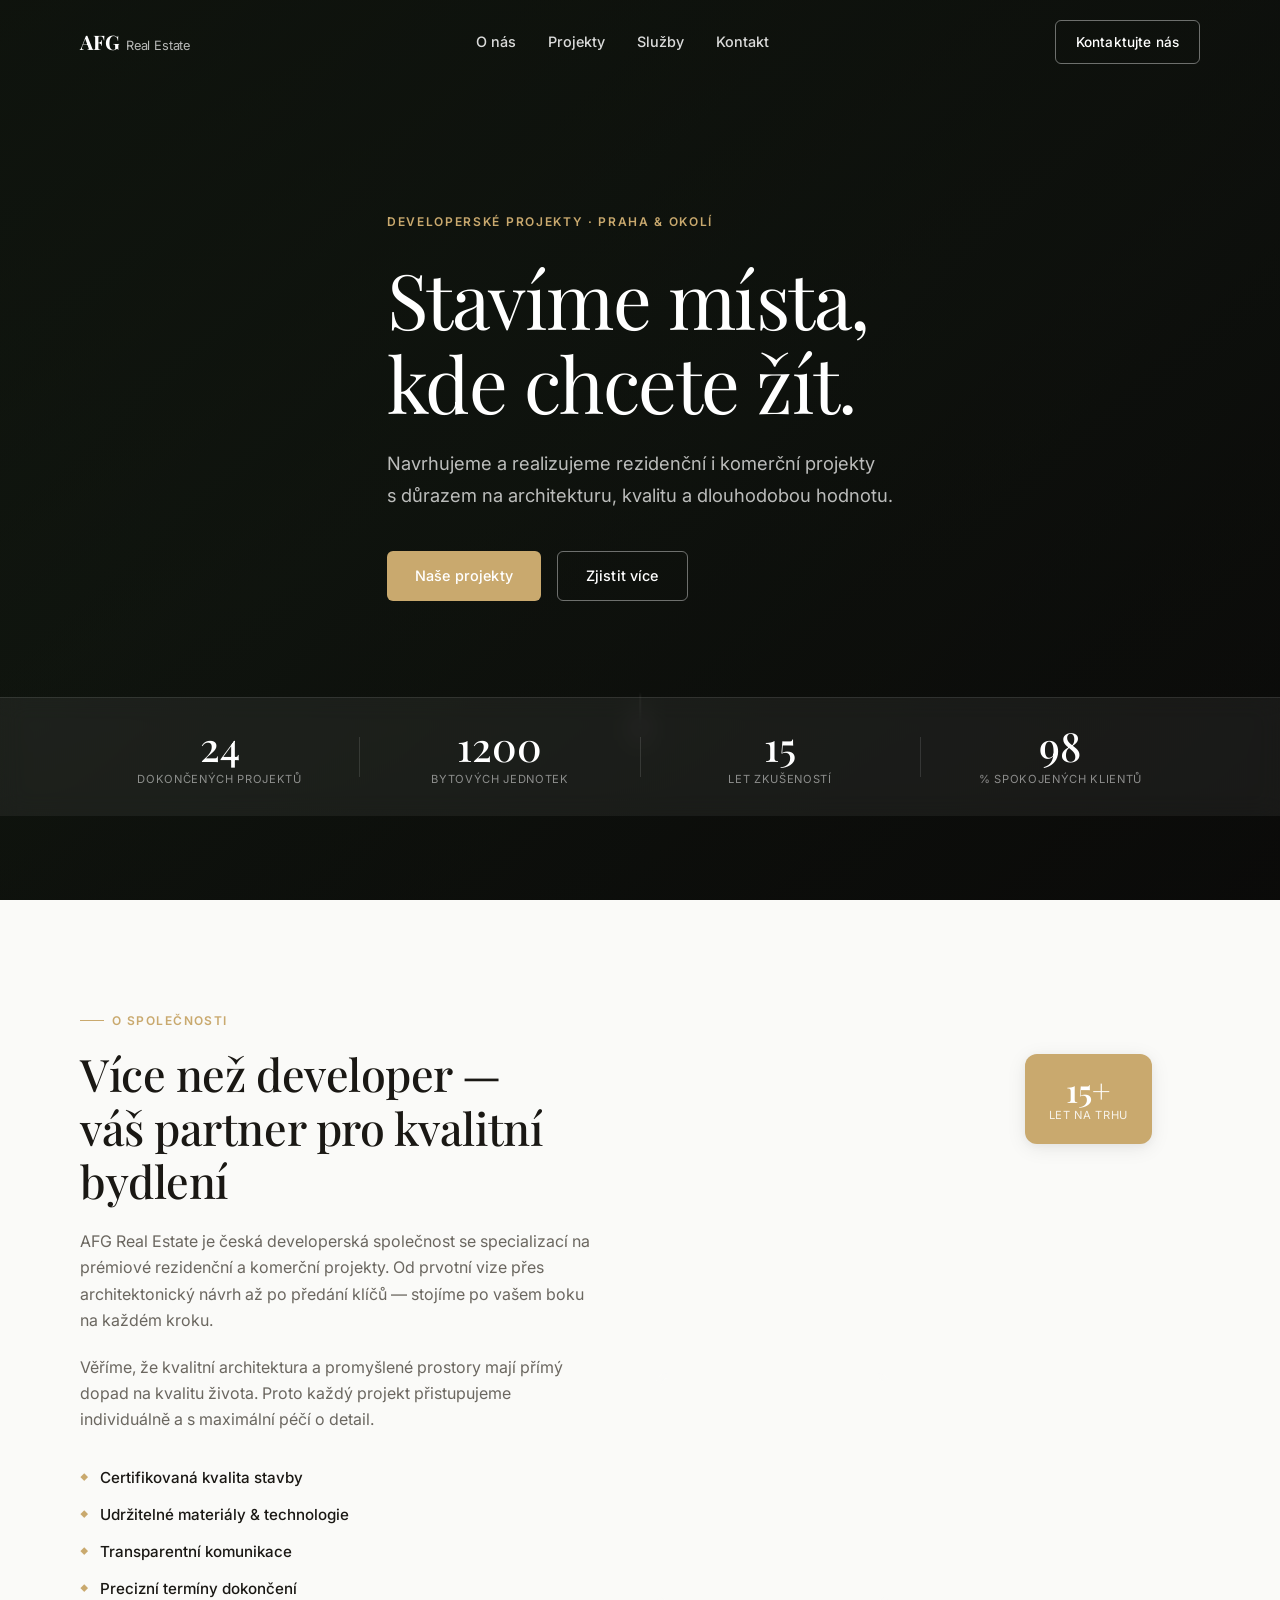
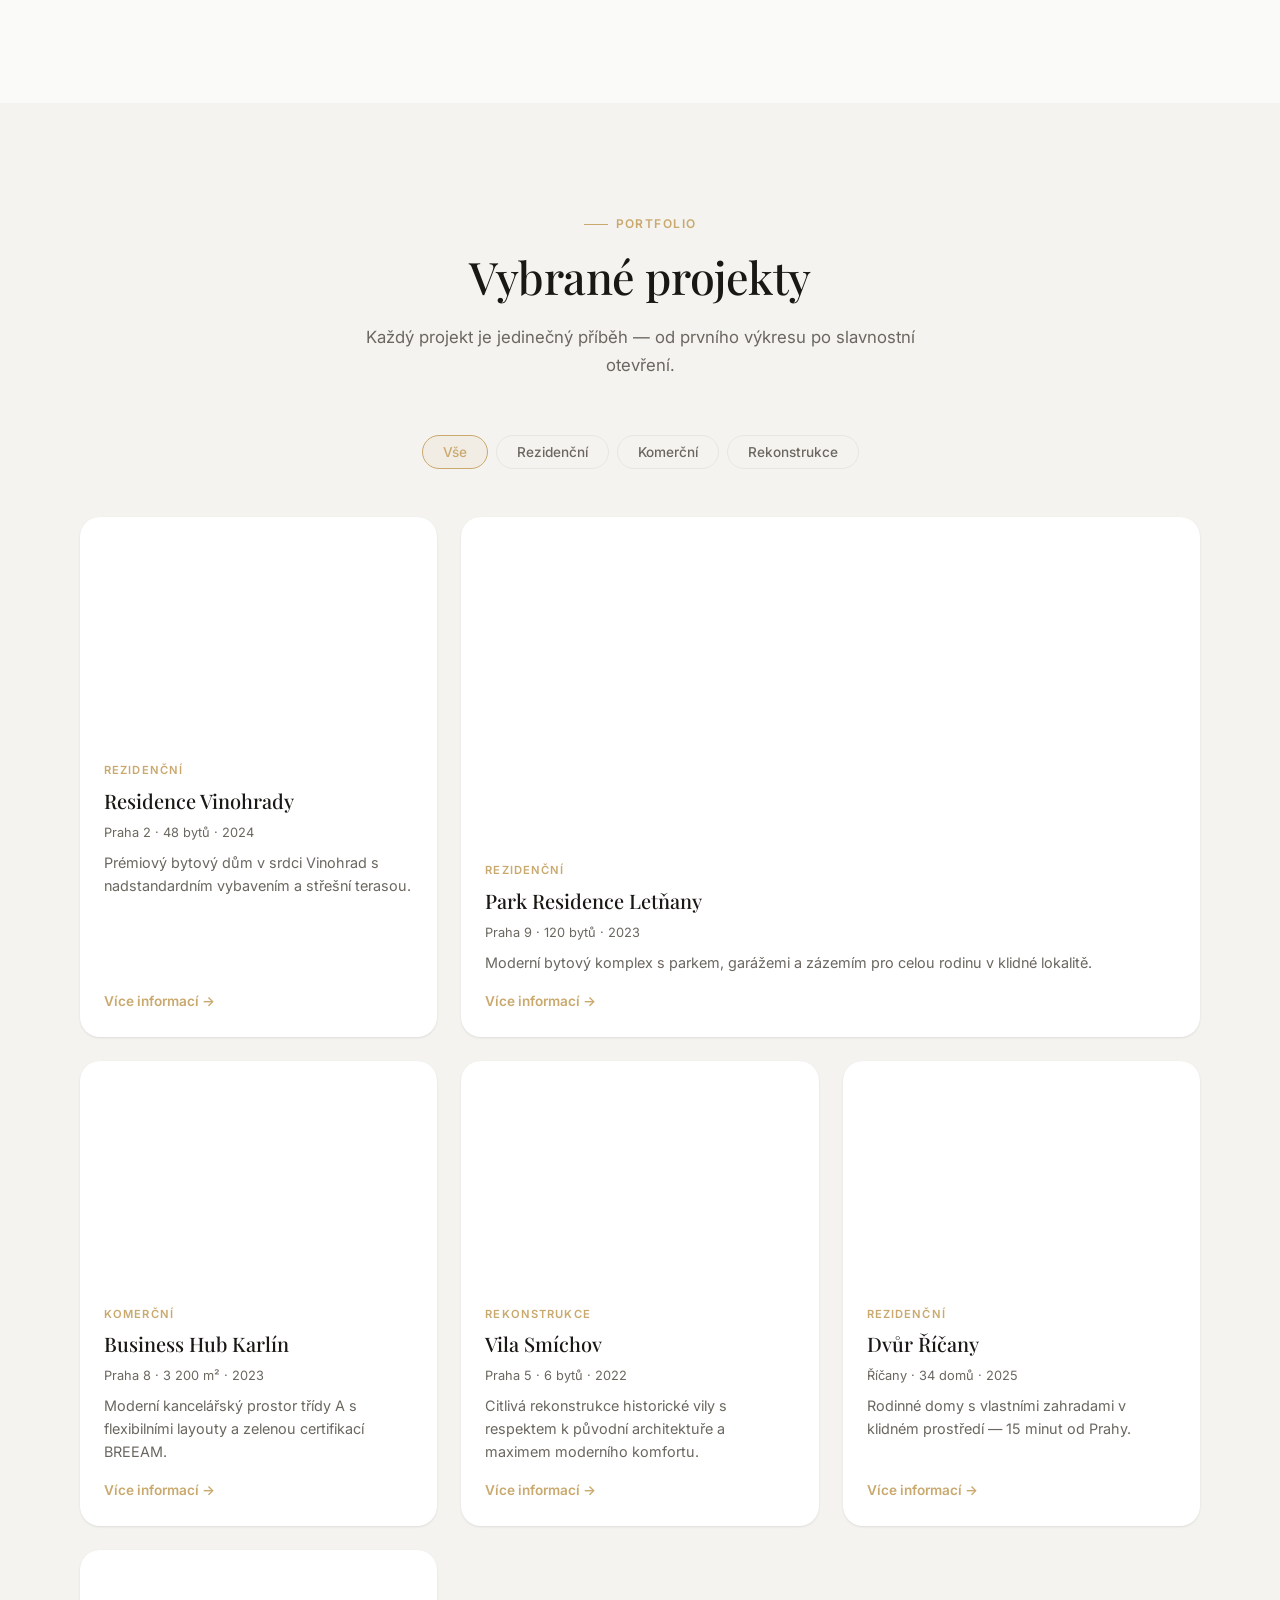
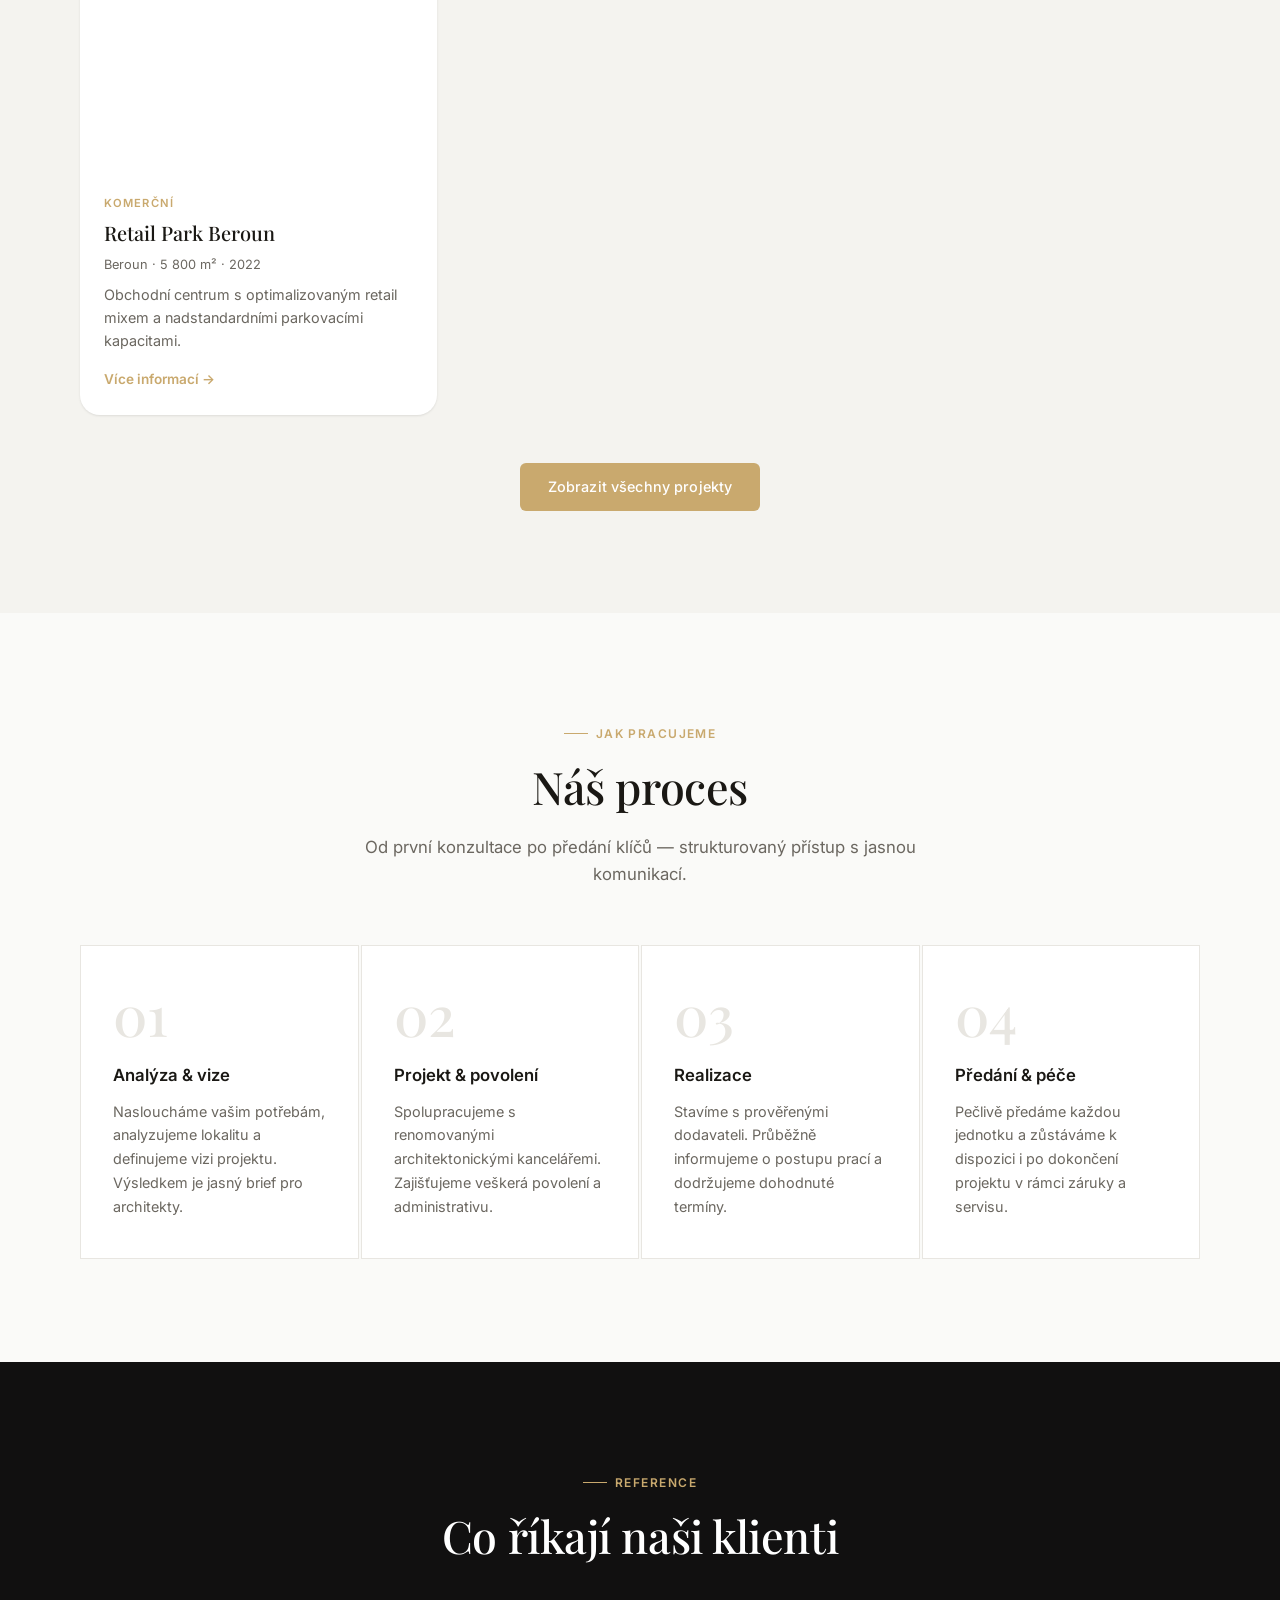
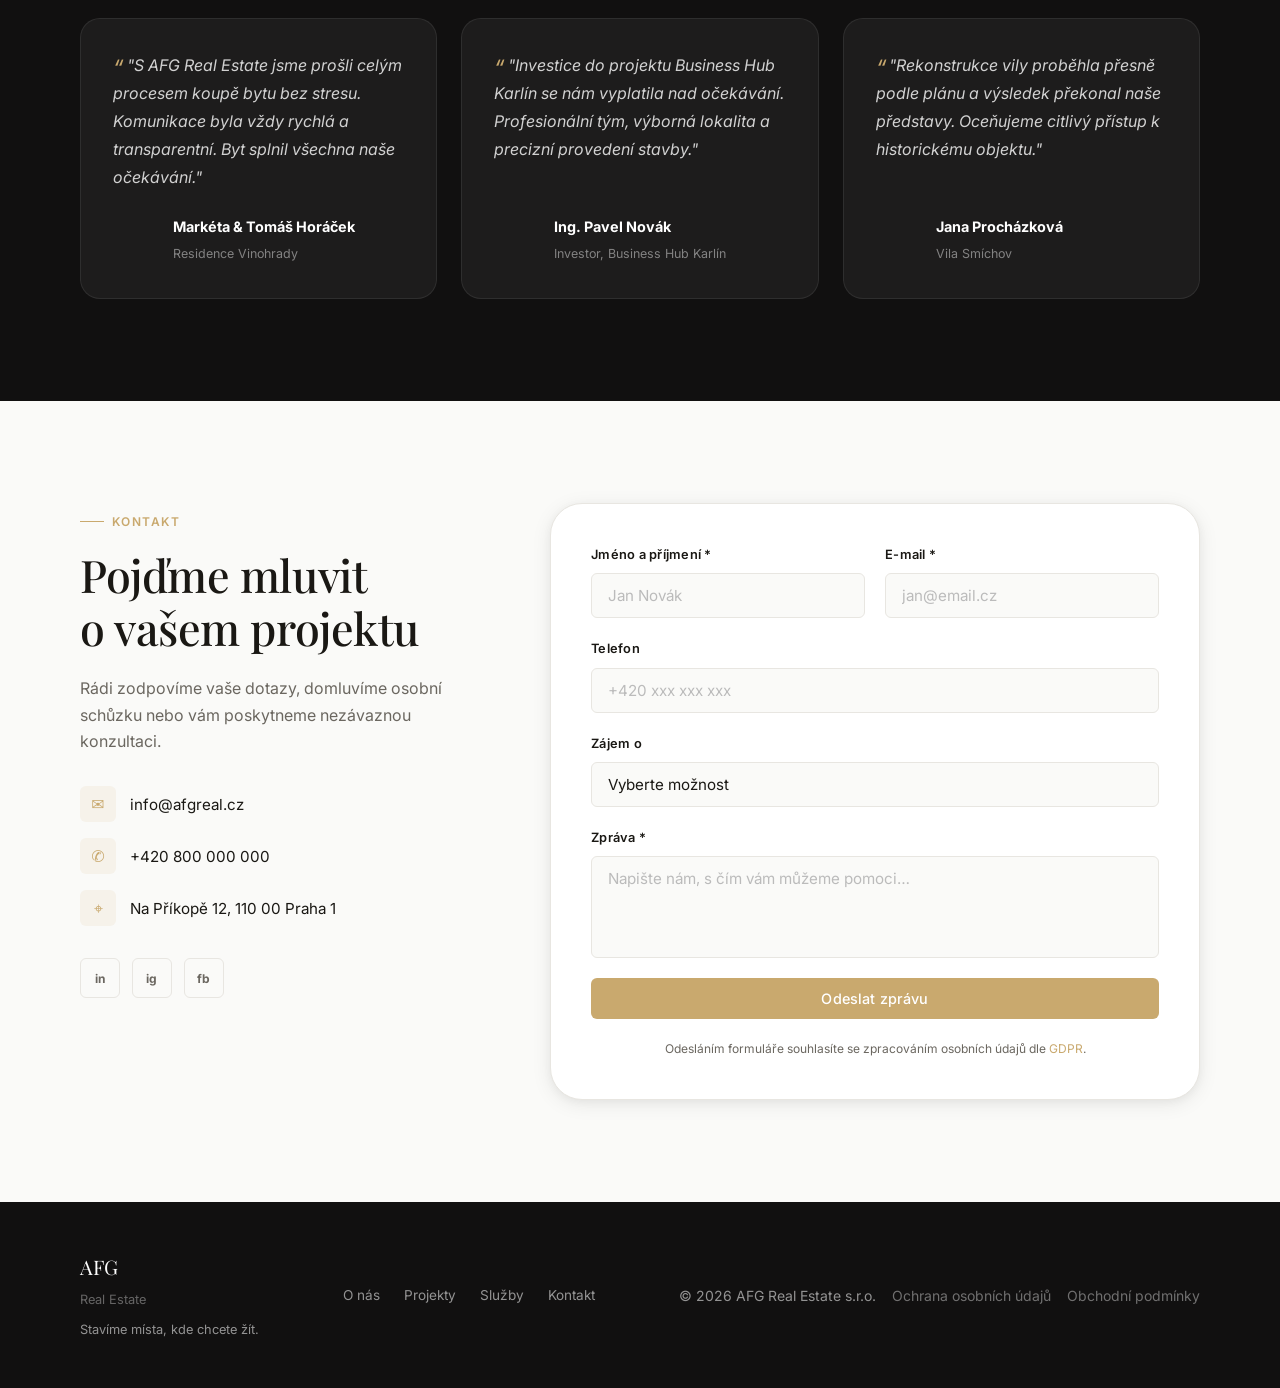
==== index.html @ 388d550c "feat: add modern one-page AFG Real Estate website Complete responsive one-page website with clean, a" ====
<!DOCTYPE html>
<html lang="cs">
<head>
  <meta charset="UTF-8" />
  <meta name="viewport" content="width=device-width, initial-scale=1.0" />
  <title>AFG Real Estate — Developerské projekty</title>
  <meta name="description" content="AFG Real Estate — moderní developerské projekty s důrazem na kvalitu, design a udržitelnost." />
  <link rel="preconnect" href="https://fonts.googleapis.com" />
  <link rel="preconnect" href="https://fonts.gstatic.com" crossorigin />
  <link href="https://fonts.googleapis.com/css2?family=Inter:wght@300;400;500;600;700&family=Playfair+Display:wght@400;500;600&display=swap" rel="stylesheet" />
  <link rel="stylesheet" href="style.css" />
</head>
<body>

  <!-- NAV -->
  <header class="nav" id="nav">
    <div class="container nav__inner">
      <a href="#" class="nav__logo">
        <span class="nav__logo-afg">AFG</span>
        <span class="nav__logo-re">Real Estate</span>
      </a>
      <nav class="nav__links" id="navLinks">
        <a href="#o-nas">O nás</a>
        <a href="#projekty">Projekty</a>
        <a href="#sluzby">Služby</a>
        <a href="#kontakt">Kontakt</a>
      </nav>
      <a href="#kontakt" class="btn btn--outline nav__cta">Kontaktujte nás</a>
      <button class="nav__burger" id="burger" aria-label="Menu">
        <span></span><span></span><span></span>
      </button>
    </div>
  </header>

  <!-- HERO -->
  <section class="hero" id="hero">
    <div class="hero__bg">
      <div class="hero__overlay"></div>
    </div>
    <div class="container hero__content">
      <p class="hero__eyebrow reveal">Developerské projekty · Praha &amp; okolí</p>
      <h1 class="hero__title reveal">
        Stavíme místa,<br />
        kde chcete žít.
      </h1>
      <p class="hero__sub reveal">
        Navrhujeme a realizujeme rezidenční i komerční projekty<br class="hide-mob" />
        s důrazem na architekturu, kvalitu a dlouhodobou hodnotu.
      </p>
      <div class="hero__actions reveal">
        <a href="#projekty" class="btn btn--primary">Naše projekty</a>
        <a href="#o-nas" class="btn btn--ghost">Zjistit více</a>
      </div>
    </div>
    <div class="hero__scroll" aria-hidden="true">
      <span></span>
    </div>
    <div class="hero__stats">
      <div class="container hero__stats-row">
        <div class="stat">
          <span class="stat__num" data-target="24">0</span>
          <span class="stat__label">Dokončených projektů</span>
        </div>
        <div class="stat__divider"></div>
        <div class="stat">
          <span class="stat__num" data-target="1200">0</span>
          <span class="stat__label">Bytových jednotek</span>
        </div>
        <div class="stat__divider"></div>
        <div class="stat">
          <span class="stat__num" data-target="15">0</span>
          <span class="stat__label">Let zkušeností</span>
        </div>
        <div class="stat__divider"></div>
        <div class="stat">
          <span class="stat__num" data-target="98">0</span>
          <span class="stat__label">% spokojených klientů</span>
        </div>
      </div>
    </div>
  </section>

  <!-- O NÁS -->
  <section class="section" id="o-nas">
    <div class="container about">
      <div class="about__text">
        <p class="section__eyebrow reveal">O společnosti</p>
        <h2 class="section__title reveal">Více než developer —<br />váš partner pro kvalitní bydlení</h2>
        <p class="section__body reveal">
          AFG Real Estate je česká developerská společnost se specializací na prémiové rezidenční a komerční projekty. Od prvotní vize přes architektonický návrh až po předání klíčů — stojíme po vašem boku na každém kroku.
        </p>
        <p class="section__body reveal">
          Věříme, že kvalitní architektura a promyšlené prostory mají přímý dopad na kvalitu života. Proto každý projekt přistupujeme individuálně a s maximální péčí o detail.
        </p>
        <ul class="about__pillars reveal">
          <li><span class="pillar__icon">◆</span> Certifikovaná kvalita stavby</li>
          <li><span class="pillar__icon">◆</span> Udržitelné materiály &amp; technologie</li>
          <li><span class="pillar__icon">◆</span> Transparentní komunikace</li>
          <li><span class="pillar__icon">◆</span> Precizní termíny dokončení</li>
        </ul>
      </div>
      <div class="about__visual reveal">
        <div class="about__img-wrap">
          <div class="about__img about__img--main"></div>
          <div class="about__img about__img--accent"></div>
          <div class="about__badge">
            <span class="about__badge-num">15+</span>
            <span class="about__badge-text">let na trhu</span>
          </div>
        </div>
      </div>
    </div>
  </section>

  <!-- PROJEKTY -->
  <section class="section section--alt" id="projekty">
    <div class="container">
      <div class="section__head">
        <p class="section__eyebrow reveal">Portfolio</p>
        <h2 class="section__title reveal">Vybrané projekty</h2>
        <p class="section__intro reveal">Každý projekt je jedinečný příběh — od prvního výkresu po slavnostní otevření.</p>
      </div>

      <div class="projects__filter reveal">
        <button class="filter__btn filter__btn--active" data-filter="all">Vše</button>
        <button class="filter__btn" data-filter="rezidenční">Rezidenční</button>
        <button class="filter__btn" data-filter="komerční">Komerční</button>
        <button class="filter__btn" data-filter="rekonstrukce">Rekonstrukce</button>
      </div>

      <div class="projects__grid">

        <article class="project-card reveal" data-category="rezidenční">
          <div class="project-card__img project-card__img--1"></div>
          <div class="project-card__body">
            <span class="project-card__tag">Rezidenční</span>
            <h3 class="project-card__title">Residence Vinohrady</h3>
            <p class="project-card__meta">Praha 2 · 48 bytů · 2024</p>
            <p class="project-card__desc">Prémiový bytový dům v srdci Vinohrad s nadstandardním vybavením a střešní terasou.</p>
            <a href="#kontakt" class="project-card__link">Více informací →</a>
          </div>
        </article>

        <article class="project-card project-card--featured reveal" data-category="rezidenční">
          <div class="project-card__img project-card__img--2"></div>
          <div class="project-card__body">
            <span class="project-card__tag">Rezidenční</span>
            <h3 class="project-card__title">Park Residence Letňany</h3>
            <p class="project-card__meta">Praha 9 · 120 bytů · 2023</p>
            <p class="project-card__desc">Moderní bytový komplex s parkem, garážemi a zázemím pro celou rodinu v klidné lokalitě.</p>
            <a href="#kontakt" class="project-card__link">Více informací →</a>
          </div>
        </article>

        <article class="project-card reveal" data-category="komerční">
          <div class="project-card__img project-card__img--3"></div>
          <div class="project-card__body">
            <span class="project-card__tag">Komerční</span>
            <h3 class="project-card__title">Business Hub Karlín</h3>
            <p class="project-card__meta">Praha 8 · 3 200 m² · 2023</p>
            <p class="project-card__desc">Moderní kancelářský prostor třídy A s flexibilními layouty a zelenou certifikací BREEAM.</p>
            <a href="#kontakt" class="project-card__link">Více informací →</a>
          </div>
        </article>

        <article class="project-card reveal" data-category="rekonstrukce">
          <div class="project-card__img project-card__img--4"></div>
          <div class="project-card__body">
            <span class="project-card__tag">Rekonstrukce</span>
            <h3 class="project-card__title">Vila Smíchov</h3>
            <p class="project-card__meta">Praha 5 · 6 bytů · 2022</p>
            <p class="project-card__desc">Citlivá rekonstrukce historické vily s respektem k původní architektuře a maximem moderního komfortu.</p>
            <a href="#kontakt" class="project-card__link">Více informací →</a>
          </div>
        </article>

        <article class="project-card reveal" data-category="rezidenční">
          <div class="project-card__img project-card__img--5"></div>
          <div class="project-card__body">
            <span class="project-card__tag">Rezidenční</span>
            <h3 class="project-card__title">Dvůr Říčany</h3>
            <p class="project-card__meta">Říčany · 34 domů · 2025</p>
            <p class="project-card__desc">Rodinné domy s vlastními zahradami v klidném prostředí — 15 minut od Prahy.</p>
            <a href="#kontakt" class="project-card__link">Více informací →</a>
          </div>
        </article>

        <article class="project-card reveal" data-category="komerční">
          <div class="project-card__img project-card__img--6"></div>
          <div class="project-card__body">
            <span class="project-card__tag">Komerční</span>
            <h3 class="project-card__title">Retail Park Beroun</h3>
            <p class="project-card__meta">Beroun · 5 800 m² · 2022</p>
            <p class="project-card__desc">Obchodní centrum s optimalizovaným retail mixem a nadstandardními parkovacími kapacitami.</p>
            <a href="#kontakt" class="project-card__link">Více informací →</a>
          </div>
        </article>

      </div>

      <div class="projects__cta reveal">
        <a href="#kontakt" class="btn btn--primary">Zobrazit všechny projekty</a>
      </div>
    </div>
  </section>

  <!-- PROCES -->
  <section class="section" id="sluzby">
    <div class="container">
      <div class="section__head">
        <p class="section__eyebrow reveal">Jak pracujeme</p>
        <h2 class="section__title reveal">Náš proces</h2>
        <p class="section__intro reveal">Od první konzultace po předání klíčů — strukturovaný přístup s jasnou komunikací.</p>
      </div>

      <div class="process">
        <div class="process__item reveal">
          <div class="process__num">01</div>
          <div class="process__body">
            <h3>Analýza &amp; vize</h3>
            <p>Nasloucháme vašim potřebám, analyzujeme lokalitu a definujeme vizi projektu. Výsledkem je jasný brief pro architekty.</p>
          </div>
        </div>
        <div class="process__item reveal">
          <div class="process__num">02</div>
          <div class="process__body">
            <h3>Projekt &amp; povolení</h3>
            <p>Spolupracujeme s renomovanými architektonickými kancelářemi. Zajišťujeme veškerá povolení a administrativu.</p>
          </div>
        </div>
        <div class="process__item reveal">
          <div class="process__num">03</div>
          <div class="process__body">
            <h3>Realizace</h3>
            <p>Stavíme s prověřenými dodavateli. Průběžně informujeme o postupu prací a dodržujeme dohodnuté termíny.</p>
          </div>
        </div>
        <div class="process__item reveal">
          <div class="process__num">04</div>
          <div class="process__body">
            <h3>Předání &amp; péče</h3>
            <p>Pečlivě předáme každou jednotku a zůstáváme k dispozici i po dokončení projektu v rámci záruky a servisu.</p>
          </div>
        </div>
      </div>
    </div>
  </section>

  <!-- TESTIMONIALS -->
  <section class="section section--dark">
    <div class="container">
      <div class="section__head">
        <p class="section__eyebrow reveal">Reference</p>
        <h2 class="section__title reveal" style="color:#fff;">Co říkají naši klienti</h2>
      </div>
      <div class="testimonials">
        <blockquote class="testimonial reveal">
          <p class="testimonial__text">"S AFG Real Estate jsme prošli celým procesem koupě bytu bez stresu. Komunikace byla vždy rychlá a transparentní. Byt splnil všechna naše očekávání."</p>
          <footer class="testimonial__author">
            <div class="testimonial__avatar testimonial__avatar--1"></div>
            <div>
              <strong>Markéta &amp; Tomáš Horáček</strong>
              <span>Residence Vinohrady</span>
            </div>
          </footer>
        </blockquote>
        <blockquote class="testimonial reveal">
          <p class="testimonial__text">"Investice do projektu Business Hub Karlín se nám vyplatila nad očekávání. Profesionální tým, výborná lokalita a precizní provedení stavby."</p>
          <footer class="testimonial__author">
            <div class="testimonial__avatar testimonial__avatar--2"></div>
            <div>
              <strong>Ing. Pavel Novák</strong>
              <span>Investor, Business Hub Karlín</span>
            </div>
          </footer>
        </blockquote>
        <blockquote class="testimonial reveal">
          <p class="testimonial__text">"Rekonstrukce vily proběhla přesně podle plánu a výsledek překonal naše představy. Oceňujeme citlivý přístup k historickému objektu."</p>
          <footer class="testimonial__author">
            <div class="testimonial__avatar testimonial__avatar--3"></div>
            <div>
              <strong>Jana Procházková</strong>
              <span>Vila Smíchov</span>
            </div>
          </footer>
        </blockquote>
      </div>
    </div>
  </section>

  <!-- KONTAKT -->
  <section class="section" id="kontakt">
    <div class="container contact">
      <div class="contact__info reveal">
        <p class="section__eyebrow">Kontakt</p>
        <h2 class="section__title">Pojďme mluvit<br />o vašem projektu</h2>
        <p class="section__body">Rádi zodpovíme vaše dotazy, domluvíme osobní schůzku nebo vám poskytneme nezávaznou konzultaci.</p>
        <ul class="contact__list">
          <li>
            <span class="contact__icon">✉</span>
            <a href="mailto:info@afgreal.cz">info@afgreal.cz</a>
          </li>
          <li>
            <span class="contact__icon">✆</span>
            <a href="tel:+420800000000">+420 800 000 000</a>
          </li>
          <li>
            <span class="contact__icon">⌖</span>
            <span>Na Příkopě 12, 110 00 Praha 1</span>
          </li>
        </ul>
        <div class="contact__social">
          <a href="#" aria-label="LinkedIn" class="social__btn">in</a>
          <a href="#" aria-label="Instagram" class="social__btn">ig</a>
          <a href="#" aria-label="Facebook" class="social__btn">fb</a>
        </div>
      </div>

      <form class="contact__form reveal" id="contactForm" novalidate>
        <div class="form__row">
          <div class="form__group">
            <label for="name">Jméno a příjmení *</label>
            <input type="text" id="name" name="name" placeholder="Jan Novák" required />
          </div>
          <div class="form__group">
            <label for="email">E-mail *</label>
            <input type="email" id="email" name="email" placeholder="jan@email.cz" required />
          </div>
        </div>
        <div class="form__group">
          <label for="phone">Telefon</label>
          <input type="tel" id="phone" name="phone" placeholder="+420 xxx xxx xxx" />
        </div>
        <div class="form__group">
          <label for="interest">Zájem o</label>
          <select id="interest" name="interest">
            <option value="">Vyberte možnost</option>
            <option>Koupě bytu / domu</option>
            <option>Komerční prostory</option>
            <option>Investice</option>
            <option>Spolupráce / podnět</option>
          </select>
        </div>
        <div class="form__group">
          <label for="message">Zpráva *</label>
          <textarea id="message" name="message" rows="4" placeholder="Napište nám, s čím vám můžeme pomoci…" required></textarea>
        </div>
        <button type="submit" class="btn btn--primary btn--full">Odeslat zprávu</button>
        <p class="form__note">Odesláním formuláře souhlasíte se zpracováním osobních údajů dle <a href="#">GDPR</a>.</p>
        <div class="form__success" id="formSuccess" hidden>
          ✓ Děkujeme! Ozveme se vám do 24 hodin.
        </div>
      </form>
    </div>
  </section>

  <!-- FOOTER -->
  <footer class="footer">
    <div class="container footer__inner">
      <div class="footer__brand">
        <span class="nav__logo-afg">AFG</span>
        <span class="nav__logo-re">Real Estate</span>
        <p>Stavíme místa, kde chcete žít.</p>
      </div>
      <nav class="footer__nav">
        <a href="#o-nas">O nás</a>
        <a href="#projekty">Projekty</a>
        <a href="#sluzby">Služby</a>
        <a href="#kontakt">Kontakt</a>
      </nav>
      <div class="footer__legal">
        <span>© 2026 AFG Real Estate s.r.o.</span>
        <a href="#">Ochrana osobních údajů</a>
        <a href="#">Obchodní podmínky</a>
      </div>
    </div>
  </footer>

  <a href="#" class="back-to-top" id="backToTop" aria-label="Zpět nahoru">↑</a>

  <script src="main.js"></script>
</body>
</html>
---- style.css ----
/* ==========================================
   AFG Real Estate — Design System
   ========================================== */

:root {
  --c-bg: #FAFAF8;
  --c-surface: #FFFFFF;
  --c-border: #E8E6E1;
  --c-text: #1A1814;
  --c-muted: #6B6760;
  --c-accent: #C9A96E;
  --c-accent-dark: #A8874E;
  --c-dark: #111010;
  --c-dark-surface: #1C1B19;

  --font-sans: 'Inter', system-ui, sans-serif;
  --font-serif: 'Playfair Display', Georgia, serif;

  --radius-sm: 6px;
  --radius-md: 12px;
  --radius-lg: 20px;
  --radius-xl: 32px;

  --shadow-sm: 0 1px 3px rgba(0,0,0,.06), 0 1px 2px rgba(0,0,0,.04);
  --shadow-md: 0 4px 20px rgba(0,0,0,.08), 0 2px 8px rgba(0,0,0,.04);
  --shadow-lg: 0 12px 48px rgba(0,0,0,.12);

  --transition: 0.3s cubic-bezier(.4,0,.2,1);

  --max-w: 1200px;
  --gutter: clamp(1.25rem, 5vw, 2.5rem);
}

/* RESET */
*, *::before, *::after { box-sizing: border-box; margin: 0; padding: 0; }
html { scroll-behavior: smooth; font-size: 16px; }
body {
  font-family: var(--font-sans);
  background: var(--c-bg);
  color: var(--c-text);
  line-height: 1.65;
  -webkit-font-smoothing: antialiased;
  overflow-x: hidden;
}
img { display: block; max-width: 100%; }
a { color: inherit; text-decoration: none; }
button { font-family: inherit; cursor: pointer; border: none; background: none; }

/* UTILS */
.container {
  max-width: var(--max-w);
  margin-inline: auto;
  padding-inline: var(--gutter);
}
.hide-mob { display: none; }
@media (min-width: 768px) { .hide-mob { display: inline; } }

/* ==========================================
   TYPOGRAPHY
   ========================================== */
.section__eyebrow {
  display: inline-flex;
  align-items: center;
  gap: .5rem;
  font-size: .75rem;
  font-weight: 600;
  letter-spacing: .12em;
  text-transform: uppercase;
  color: var(--c-accent);
  margin-bottom: 1rem;
}
.section__eyebrow::before {
  content: '';
  display: block;
  width: 24px;
  height: 1px;
  background: var(--c-accent);
}

.section__title {
  font-family: var(--font-serif);
  font-size: clamp(1.8rem, 4vw, 2.8rem);
  font-weight: 500;
  line-height: 1.2;
  letter-spacing: -.01em;
  color: var(--c-text);
  margin-bottom: 1.25rem;
}

.section__intro {
  font-size: 1.05rem;
  color: var(--c-muted);
  max-width: 52ch;
  margin-bottom: 2.5rem;
}

.section__body {
  font-size: 1rem;
  color: var(--c-muted);
  max-width: 54ch;
  margin-bottom: 1.25rem;
}

/* ==========================================
   BUTTONS
   ========================================== */
.btn {
  display: inline-flex;
  align-items: center;
  gap: .5rem;
  padding: .75rem 1.75rem;
  border-radius: var(--radius-sm);
  font-size: .9rem;
  font-weight: 500;
  letter-spacing: .01em;
  transition: all var(--transition);
  white-space: nowrap;
}
.btn--primary {
  background: var(--c-accent);
  color: #fff;
}
.btn--primary:hover {
  background: var(--c-accent-dark);
  transform: translateY(-1px);
  box-shadow: 0 8px 24px rgba(201,169,110,.35);
}
.btn--outline {
  border: 1.5px solid var(--c-text);
  color: var(--c-text);
}
.btn--outline:hover {
  background: var(--c-text);
  color: #fff;
}
.btn--ghost {
  color: #fff;
  border: 1.5px solid rgba(255,255,255,.4);
}
.btn--ghost:hover {
  border-color: #fff;
  background: rgba(255,255,255,.1);
}
.btn--full { width: 100%; justify-content: center; }

/* ==========================================
   NAV
   ========================================== */
.nav {
  position: fixed;
  top: 0;
  width: 100%;
  z-index: 100;
  padding-block: 1.25rem;
  transition: background var(--transition), box-shadow var(--transition), padding var(--transition);
}
.nav.scrolled {
  background: rgba(255,255,255,.95);
  backdrop-filter: blur(12px);
  box-shadow: var(--shadow-sm);
  padding-block: .85rem;
}
.nav__inner {
  display: flex;
  align-items: center;
  gap: 2rem;
}
.nav__logo {
  display: flex;
  align-items: baseline;
  gap: .4rem;
  font-weight: 700;
  font-size: 1.05rem;
  letter-spacing: -.01em;
  color: #fff;
  transition: color var(--transition);
}
.nav.scrolled .nav__logo { color: var(--c-text); }
.nav__logo-afg { font-family: var(--font-serif); font-size: 1.25rem; }
.nav__logo-re { font-size: .8rem; font-weight: 400; opacity: .7; }

.nav__links {
  display: none;
  gap: 2rem;
  margin-left: auto;
}
.nav__links a {
  font-size: .9rem;
  font-weight: 500;
  color: rgba(255,255,255,.85);
  transition: color var(--transition);
  position: relative;
}
.nav__links a::after {
  content: '';
  position: absolute;
  bottom: -3px;
  left: 0;
  width: 0;
  height: 1.5px;
  background: var(--c-accent);
  transition: width var(--transition);
}
.nav__links a:hover::after { width: 100%; }
.nav__links a:hover { color: #fff; }
.nav.scrolled .nav__links a { color: var(--c-muted); }
.nav.scrolled .nav__links a:hover { color: var(--c-text); }

.nav__cta {
  margin-left: auto;
  font-size: .85rem;
  padding: .6rem 1.25rem;
  color: #fff;
  border: 1.5px solid rgba(255,255,255,.4);
}
.nav.scrolled .nav__cta {
  color: var(--c-text);
  border-color: var(--c-border);
}
.nav.scrolled .nav__cta:hover {
  background: var(--c-text);
  color: #fff;
  border-color: var(--c-text);
}

.nav__burger {
  display: flex;
  flex-direction: column;
  gap: 5px;
  padding: .4rem;
  margin-left: auto;
}
.nav__burger span {
  display: block;
  width: 22px;
  height: 2px;
  background: #fff;
  border-radius: 2px;
  transition: all var(--transition);
}
.nav.scrolled .nav__burger span { background: var(--c-text); }
.nav__burger.open span:nth-child(1) { transform: translateY(7px) rotate(45deg); }
.nav__burger.open span:nth-child(2) { opacity: 0; }
.nav__burger.open span:nth-child(3) { transform: translateY(-7px) rotate(-45deg); }

@media (min-width: 768px) {
  .nav__links { display: flex; }
  .nav__burger { display: none; }
}

/* Mobile menu */
@media (max-width: 767px) {
  .nav__cta { display: none; }
  .nav__links {
    display: flex;
    flex-direction: column;
    position: fixed;
    top: 0;
    right: -100%;
    width: min(280px, 85vw);
    height: 100dvh;
    background: var(--c-surface);
    padding: 5rem 2rem 2rem;
    gap: 0;
    box-shadow: var(--shadow-lg);
    transition: right var(--transition);
    z-index: 99;
  }
  .nav__links.open { right: 0; }
  .nav__links a {
    color: var(--c-text) !important;
    padding-block: 1rem;
    border-bottom: 1px solid var(--c-border);
    font-size: 1rem;
  }
}

/* ==========================================
   HERO
   ========================================== */
.hero {
  position: relative;
  min-height: 100svh;
  display: flex;
  flex-direction: column;
  justify-content: center;
  overflow: hidden;
}
.hero__bg {
  position: absolute;
  inset: 0;
  background:
    linear-gradient(135deg, #1a2a1a 0%, #0d0d0d 100%);
  background-image:
    url("https://images.unsplash.com/photo-1545324418-cc1a3fa10c00?w=1800&auto=format&fit=crop&q=80"),
    linear-gradient(135deg, #1a2a1a 0%, #0d0d0d 100%);
  background-size: cover;
  background-position: center 40%;
  background-blend-mode: normal;
}
.hero__overlay {
  position: absolute;
  inset: 0;
  background: linear-gradient(
    160deg,
    rgba(10,10,8,.72) 0%,
    rgba(10,10,8,.55) 50%,
    rgba(10,10,8,.75) 100%
  );
}
.hero__content {
  position: relative;
  z-index: 2;
  padding-top: 8rem;
  padding-bottom: 6rem;
}
.hero__eyebrow {
  font-size: .75rem;
  font-weight: 600;
  letter-spacing: .14em;
  text-transform: uppercase;
  color: var(--c-accent);
  margin-bottom: 1.5rem;
}
.hero__title {
  font-family: var(--font-serif);
  font-size: clamp(2.5rem, 6vw, 5rem);
  font-weight: 400;
  line-height: 1.1;
  color: #fff;
  margin-bottom: 1.5rem;
  letter-spacing: -.02em;
}
.hero__sub {
  font-size: clamp(1rem, 2vw, 1.15rem);
  color: rgba(255,255,255,.72);
  line-height: 1.7;
  margin-bottom: 2.5rem;
  max-width: 52ch;
}
.hero__actions {
  display: flex;
  gap: 1rem;
  flex-wrap: wrap;
}

.hero__scroll {
  position: absolute;
  bottom: 10rem;
  left: 50%;
  transform: translateX(-50%);
  z-index: 2;
  display: flex;
  flex-direction: column;
  align-items: center;
  gap: .5rem;
}
.hero__scroll span {
  display: block;
  width: 1.5px;
  height: 48px;
  background: linear-gradient(to bottom, rgba(255,255,255,0), rgba(255,255,255,.5));
  animation: scrollLine 1.8s ease-in-out infinite;
}
@keyframes scrollLine {
  0% { transform: scaleY(0); transform-origin: top; }
  50% { transform: scaleY(1); transform-origin: top; }
  50.01% { transform: scaleY(1); transform-origin: bottom; }
  100% { transform: scaleY(0); transform-origin: bottom; }
}

.hero__stats {
  position: relative;
  z-index: 2;
  background: rgba(255,255,255,.06);
  backdrop-filter: blur(12px);
  border-top: 1px solid rgba(255,255,255,.1);
}
.hero__stats-row {
  display: flex;
  align-items: center;
  padding-block: 1.75rem;
  gap: 0;
  overflow-x: auto;
}
.stat {
  flex: 1;
  min-width: 120px;
  display: flex;
  flex-direction: column;
  align-items: center;
  gap: .25rem;
  padding-inline: 1rem;
}
.stat__num {
  font-family: var(--font-serif);
  font-size: clamp(1.75rem, 3.5vw, 2.5rem);
  font-weight: 500;
  color: #fff;
  line-height: 1;
}
.stat__label {
  font-size: .7rem;
  letter-spacing: .06em;
  text-transform: uppercase;
  color: rgba(255,255,255,.5);
  text-align: center;
}
.stat__divider {
  width: 1px;
  height: 40px;
  background: rgba(255,255,255,.12);
  flex-shrink: 0;
}

/* ==========================================
   SECTIONS
   ========================================== */
.section {
  padding-block: clamp(4rem, 8vw, 7rem);
}
.section--alt { background: #F4F3EF; }
.section--dark {
  background: var(--c-dark);
  color: #fff;
}
.section__head {
  text-align: center;
  margin-bottom: 3.5rem;
}
.section__head .section__eyebrow { display: inline-flex; }
.section__head .section__title { margin-inline: auto; max-width: 24ch; }
.section__head .section__intro { margin-inline: auto; }

/* ==========================================
   ABOUT
   ========================================== */
.about {
  display: grid;
  grid-template-columns: 1fr;
  gap: 4rem;
  align-items: center;
}
@media (min-width: 900px) {
  .about { grid-template-columns: 1fr 1fr; gap: 5rem; }
}

.about__pillars {
  list-style: none;
  display: flex;
  flex-direction: column;
  gap: .75rem;
  margin-top: 2rem;
}
.about__pillars li {
  display: flex;
  align-items: center;
  gap: .75rem;
  font-size: .95rem;
  font-weight: 500;
}
.pillar__icon {
  color: var(--c-accent);
  font-size: .5rem;
}

.about__visual { position: relative; }
.about__img-wrap {
  position: relative;
  aspect-ratio: 4/5;
  max-height: 560px;
}
.about__img {
  position: absolute;
  border-radius: var(--radius-lg);
  background-size: cover;
  background-position: center;
}
.about__img--main {
  inset: 0;
  background-image: url("https://images.unsplash.com/photo-1600585154340-be6161a56a0c?w=900&auto=format&fit=crop&q=80");
  border-radius: var(--radius-lg);
}
.about__img--accent {
  width: 52%;
  aspect-ratio: 1;
  bottom: -1.5rem;
  left: -1.5rem;
  background-image: url("https://images.unsplash.com/photo-1582407947304-fd86f028f716?w=500&auto=format&fit=crop&q=80");
  border: 5px solid var(--c-bg);
  border-radius: var(--radius-md);
}
.about__badge {
  position: absolute;
  top: 2rem;
  right: -1.5rem;
  background: var(--c-accent);
  color: #fff;
  border-radius: var(--radius-md);
  padding: 1.25rem 1.5rem;
  display: flex;
  flex-direction: column;
  align-items: center;
  box-shadow: var(--shadow-md);
}
.about__badge-num {
  font-family: var(--font-serif);
  font-size: 2rem;
  font-weight: 600;
  line-height: 1;
}
.about__badge-text {
  font-size: .7rem;
  letter-spacing: .06em;
  text-transform: uppercase;
  opacity: .85;
}

/* ==========================================
   PROJECTS
   ========================================== */
.projects__filter {
  display: flex;
  gap: .5rem;
  flex-wrap: wrap;
  justify-content: center;
  margin-bottom: 3rem;
}
.filter__btn {
  padding: .5rem 1.25rem;
  border-radius: 100px;
  font-size: .85rem;
  font-weight: 500;
  border: 1.5px solid var(--c-border);
  color: var(--c-muted);
  transition: all var(--transition);
  background: transparent;
}
.filter__btn:hover,
.filter__btn--active {
  border-color: var(--c-accent);
  color: var(--c-accent);
  background: rgba(201,169,110,.08);
}

.projects__grid {
  display: grid;
  grid-template-columns: repeat(auto-fill, minmax(min(100%, 340px), 1fr));
  gap: 1.5rem;
}
.project-card {
  background: var(--c-surface);
  border-radius: var(--radius-lg);
  overflow: hidden;
  box-shadow: var(--shadow-sm);
  transition: transform var(--transition), box-shadow var(--transition);
  display: flex;
  flex-direction: column;
}
.project-card:hover {
  transform: translateY(-4px);
  box-shadow: var(--shadow-md);
}
.project-card--featured {
  grid-column: span 1;
}
@media (min-width: 900px) {
  .project-card--featured { grid-column: span 2; }
  .project-card--featured .project-card__img { height: 320px; }
}

.project-card__img {
  height: 220px;
  background-size: cover;
  background-position: center;
  transition: transform .6s cubic-bezier(.4,0,.2,1);
}
.project-card:hover .project-card__img { transform: scale(1.04); }

.project-card__img--1 { background-image: url("https://images.unsplash.com/photo-1480074568708-e7b720bb3f09?w=800&auto=format&fit=crop&q=80"); }
.project-card__img--2 { background-image: url("https://images.unsplash.com/photo-1560448204-e02f11c3d0e2?w=1200&auto=format&fit=crop&q=80"); }
.project-card__img--3 { background-image: url("https://images.unsplash.com/photo-1486325212027-8081e485255e?w=800&auto=format&fit=crop&q=80"); }
.project-card__img--4 { background-image: url("https://images.unsplash.com/photo-1568605114967-8130f3a36994?w=800&auto=format&fit=crop&q=80"); }
.project-card__img--5 { background-image: url("https://images.unsplash.com/photo-1513584684374-8bab748fbf90?w=800&auto=format&fit=crop&q=80"); }
.project-card__img--6 { background-image: url("https://images.unsplash.com/photo-1554435493-93422e8d1c46?w=800&auto=format&fit=crop&q=80"); }

.project-card__body {
  padding: 1.5rem;
  display: flex;
  flex-direction: column;
  gap: .5rem;
  flex: 1;
}
.project-card__tag {
  font-size: .7rem;
  font-weight: 600;
  letter-spacing: .1em;
  text-transform: uppercase;
  color: var(--c-accent);
}
.project-card__title {
  font-family: var(--font-serif);
  font-size: 1.25rem;
  font-weight: 500;
  line-height: 1.3;
}
.project-card__meta {
  font-size: .8rem;
  color: var(--c-muted);
}
.project-card__desc {
  font-size: .9rem;
  color: var(--c-muted);
  line-height: 1.6;
  flex: 1;
}
.project-card__link {
  font-size: .85rem;
  font-weight: 600;
  color: var(--c-accent);
  margin-top: .5rem;
  transition: gap var(--transition), letter-spacing var(--transition);
  display: inline-block;
}
.project-card__link:hover { letter-spacing: .03em; }
.project-card.hidden { display: none; }

.projects__cta {
  text-align: center;
  margin-top: 3rem;
}

/* ==========================================
   PROCESS
   ========================================== */
.process {
  display: grid;
  grid-template-columns: 1fr;
  gap: 0;
  position: relative;
}
@media (min-width: 640px) {
  .process { grid-template-columns: repeat(2, 1fr); gap: 2px; }
}
@media (min-width: 1024px) {
  .process { grid-template-columns: repeat(4, 1fr); }
}

.process__item {
  padding: 2.5rem 2rem;
  background: var(--c-surface);
  border: 1px solid var(--c-border);
  position: relative;
  transition: background var(--transition), transform var(--transition);
}
.process__item:hover {
  background: var(--c-accent);
  transform: translateY(-2px);
  z-index: 1;
}
.process__item:hover .process__num,
.process__item:hover h3,
.process__item:hover p {
  color: #fff;
}
.process__num {
  font-family: var(--font-serif);
  font-size: 3.5rem;
  font-weight: 500;
  color: var(--c-border);
  line-height: 1;
  margin-bottom: 1.25rem;
  transition: color var(--transition);
}
.process__body h3 {
  font-size: 1.05rem;
  font-weight: 600;
  margin-bottom: .625rem;
  transition: color var(--transition);
}
.process__body p {
  font-size: .9rem;
  color: var(--c-muted);
  line-height: 1.65;
  transition: color var(--transition);
}

/* ==========================================
   TESTIMONIALS
   ========================================== */
.testimonials {
  display: grid;
  grid-template-columns: repeat(auto-fill, minmax(min(100%, 320px), 1fr));
  gap: 1.5rem;
}
.testimonial {
  background: rgba(255,255,255,.05);
  border: 1px solid rgba(255,255,255,.08);
  border-radius: var(--radius-lg);
  padding: 2rem;
  display: flex;
  flex-direction: column;
  gap: 1.5rem;
}
.testimonial__text {
  font-size: 1rem;
  line-height: 1.75;
  color: rgba(255,255,255,.8);
  font-style: italic;
  flex: 1;
}
.testimonial__text::before { content: '\201C'; color: var(--c-accent); font-size: 1.5em; line-height: 0; vertical-align: -.25em; margin-right: .15em; }
.testimonial__author {
  display: flex;
  align-items: center;
  gap: 1rem;
}
.testimonial__avatar {
  width: 44px;
  height: 44px;
  border-radius: 50%;
  background-size: cover;
  background-position: center;
  flex-shrink: 0;
}
.testimonial__avatar--1 { background-image: url("https://images.unsplash.com/photo-1519456264917-42d0aa2e0625?w=100&auto=format&fit=crop&q=80"); }
.testimonial__avatar--2 { background-image: url("https://images.unsplash.com/photo-1560250097-0b93528c311a?w=100&auto=format&fit=crop&q=80"); }
.testimonial__avatar--3 { background-image: url("https://images.unsplash.com/photo-1580489944761-15a19d654956?w=100&auto=format&fit=crop&q=80"); }
.testimonial__author strong {
  display: block;
  font-size: .9rem;
  color: #fff;
}
.testimonial__author span {
  font-size: .78rem;
  color: rgba(255,255,255,.45);
}

/* ==========================================
   CONTACT
   ========================================== */
.contact {
  display: grid;
  grid-template-columns: 1fr;
  gap: 4rem;
  align-items: start;
}
@media (min-width: 900px) {
  .contact { grid-template-columns: 1fr 1.25fr; gap: 5rem; }
}
.contact__list {
  list-style: none;
  display: flex;
  flex-direction: column;
  gap: 1rem;
  margin-top: 2rem;
}
.contact__list li {
  display: flex;
  align-items: center;
  gap: .875rem;
  font-size: .95rem;
}
.contact__list a { color: var(--c-text); transition: color var(--transition); }
.contact__list a:hover { color: var(--c-accent); }
.contact__icon {
  width: 36px;
  height: 36px;
  border-radius: var(--radius-sm);
  background: rgba(201,169,110,.1);
  color: var(--c-accent);
  display: flex;
  align-items: center;
  justify-content: center;
  font-size: 1rem;
  flex-shrink: 0;
}
.contact__social {
  display: flex;
  gap: .75rem;
  margin-top: 2rem;
}
.social__btn {
  width: 40px;
  height: 40px;
  border-radius: var(--radius-sm);
  border: 1.5px solid var(--c-border);
  display: flex;
  align-items: center;
  justify-content: center;
  font-size: .75rem;
  font-weight: 700;
  letter-spacing: .04em;
  color: var(--c-muted);
  transition: all var(--transition);
}
.social__btn:hover {
  border-color: var(--c-accent);
  color: var(--c-accent);
  background: rgba(201,169,110,.06);
}

/* FORM */
.contact__form {
  display: flex;
  flex-direction: column;
  gap: 1.25rem;
  background: var(--c-surface);
  border: 1px solid var(--c-border);
  border-radius: var(--radius-xl);
  padding: 2.5rem;
  box-shadow: var(--shadow-md);
}
.form__row {
  display: grid;
  grid-template-columns: 1fr 1fr;
  gap: 1.25rem;
}
@media (max-width: 480px) { .form__row { grid-template-columns: 1fr; } }
.form__group {
  display: flex;
  flex-direction: column;
  gap: .5rem;
}
.form__group label {
  font-size: .8rem;
  font-weight: 600;
  letter-spacing: .02em;
  color: var(--c-text);
}
.form__group input,
.form__group select,
.form__group textarea {
  font-family: var(--font-sans);
  font-size: .95rem;
  padding: .75rem 1rem;
  border: 1.5px solid var(--c-border);
  border-radius: var(--radius-sm);
  background: var(--c-bg);
  color: var(--c-text);
  outline: none;
  transition: border-color var(--transition), box-shadow var(--transition);
  resize: none;
  appearance: none;
}
.form__group input:focus,
.form__group select:focus,
.form__group textarea:focus {
  border-color: var(--c-accent);
  box-shadow: 0 0 0 3px rgba(201,169,110,.15);
}
.form__group input::placeholder,
.form__group textarea::placeholder { color: #bbb; }
.form__note {
  font-size: .75rem;
  color: var(--c-muted);
  text-align: center;
}
.form__note a { color: var(--c-accent); }
.form__success {
  text-align: center;
  padding: 1rem;
  background: rgba(100,180,100,.1);
  color: #2e7d32;
  border-radius: var(--radius-sm);
  font-size: .9rem;
  font-weight: 500;
}

/* ==========================================
   FOOTER
   ========================================== */
.footer {
  background: var(--c-dark);
  color: rgba(255,255,255,.55);
  padding-block: 3rem;
  font-size: .875rem;
}
.footer__inner {
  display: flex;
  flex-direction: column;
  gap: 2rem;
  align-items: flex-start;
}
@media (min-width: 768px) {
  .footer__inner {
    flex-direction: row;
    align-items: center;
    justify-content: space-between;
  }
}
.footer__brand {
  display: flex;
  flex-direction: column;
  gap: .35rem;
}
.footer__brand .nav__logo-afg { color: #fff; }
.footer__brand .nav__logo-re { color: rgba(255,255,255,.5); }
.footer__brand p { font-size: .8rem; margin-top: .25rem; }
.footer__nav {
  display: flex;
  flex-wrap: wrap;
  gap: 1.5rem;
}
.footer__nav a {
  color: rgba(255,255,255,.55);
  font-size: .85rem;
  transition: color var(--transition);
}
.footer__nav a:hover { color: var(--c-accent); }
.footer__legal {
  display: flex;
  flex-wrap: wrap;
  gap: 1rem;
  align-items: center;
}
.footer__legal a { color: rgba(255,255,255,.4); transition: color var(--transition); }
.footer__legal a:hover { color: rgba(255,255,255,.8); }

/* ==========================================
   BACK TO TOP
   ========================================== */
.back-to-top {
  position: fixed;
  bottom: 2rem;
  right: 2rem;
  width: 44px;
  height: 44px;
  border-radius: 50%;
  background: var(--c-accent);
  color: #fff;
  display: flex;
  align-items: center;
  justify-content: center;
  font-size: 1.1rem;
  box-shadow: var(--shadow-md);
  transition: all var(--transition);
  opacity: 0;
  pointer-events: none;
  z-index: 50;
}
.back-to-top.visible {
  opacity: 1;
  pointer-events: auto;
}
.back-to-top:hover {
  background: var(--c-accent-dark);
  transform: translateY(-2px);
}

/* ==========================================
   REVEAL ANIMATIONS
   ========================================== */
.reveal {
  opacity: 0;
  transform: translateY(28px);
  transition: opacity .65s cubic-bezier(.4,0,.2,1), transform .65s cubic-bezier(.4,0,.2,1);
}
.reveal.visible {
  opacity: 1;
  transform: translateY(0);
}

/* Stagger for grid children */
.projects__grid .project-card:nth-child(1) { transition-delay: .05s; }
.projects__grid .project-card:nth-child(2) { transition-delay: .12s; }
.projects__grid .project-card:nth-child(3) { transition-delay: .18s; }
.projects__grid .project-card:nth-child(4) { transition-delay: .05s; }
.projects__grid .project-card:nth-child(5) { transition-delay: .12s; }
.projects__grid .project-card:nth-child(6) { transition-delay: .18s; }

.process__item:nth-child(1) { transition-delay: .05s; }
.process__item:nth-child(2) { transition-delay: .12s; }
.process__item:nth-child(3) { transition-delay: .18s; }
.process__item:nth-child(4) { transition-delay: .24s; }

.testimonial:nth-child(1) { transition-delay: .05s; }
.testimonial:nth-child(2) { transition-delay: .12s; }
.testimonial:nth-child(3) { transition-delay: .18s; }

/* ==========================================
   FOCUS & ACCESSIBILITY
   ========================================== */
:focus-visible {
  outline: 2px solid var(--c-accent);
  outline-offset: 3px;
}
@media (prefers-reduced-motion: reduce) {
  *, *::before, *::after {
    animation-duration: .01ms !important;
    transition-duration: .01ms !important;
  }
  .reveal { opacity: 1; transform: none; }
}
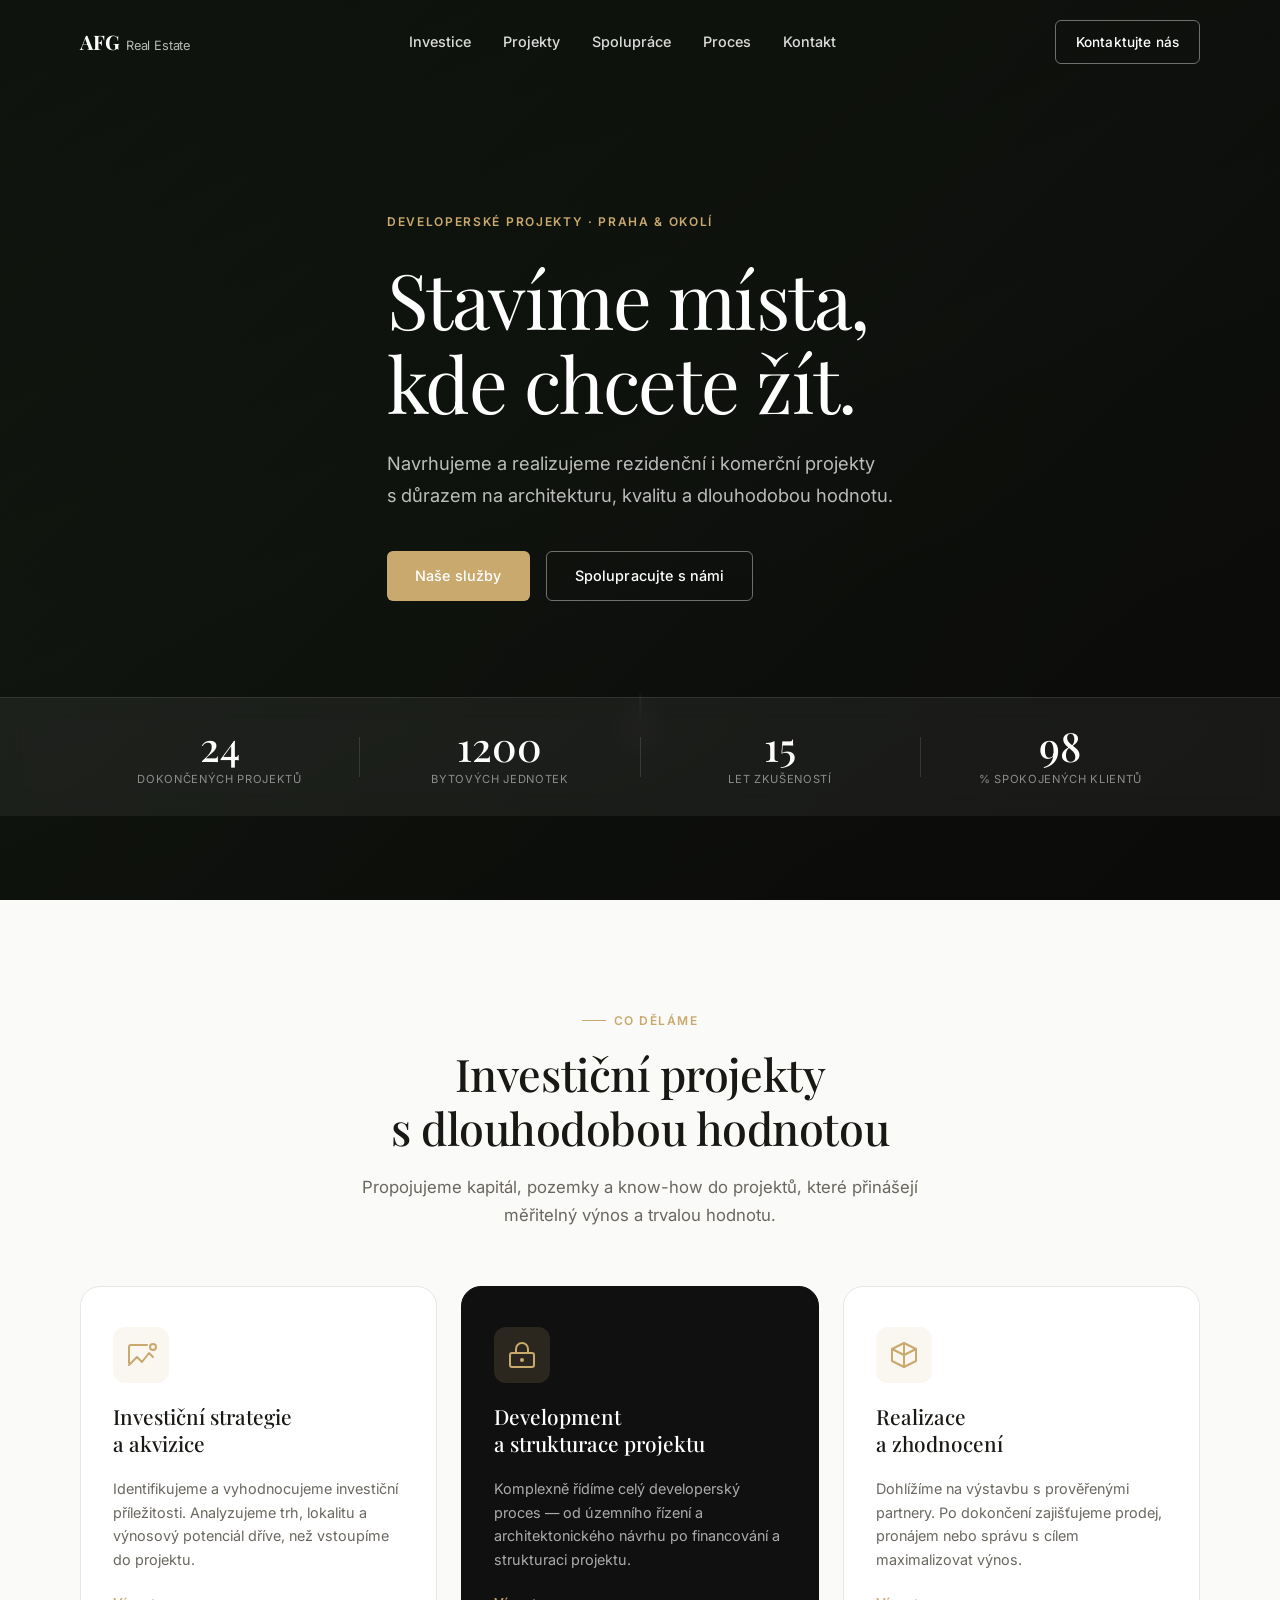
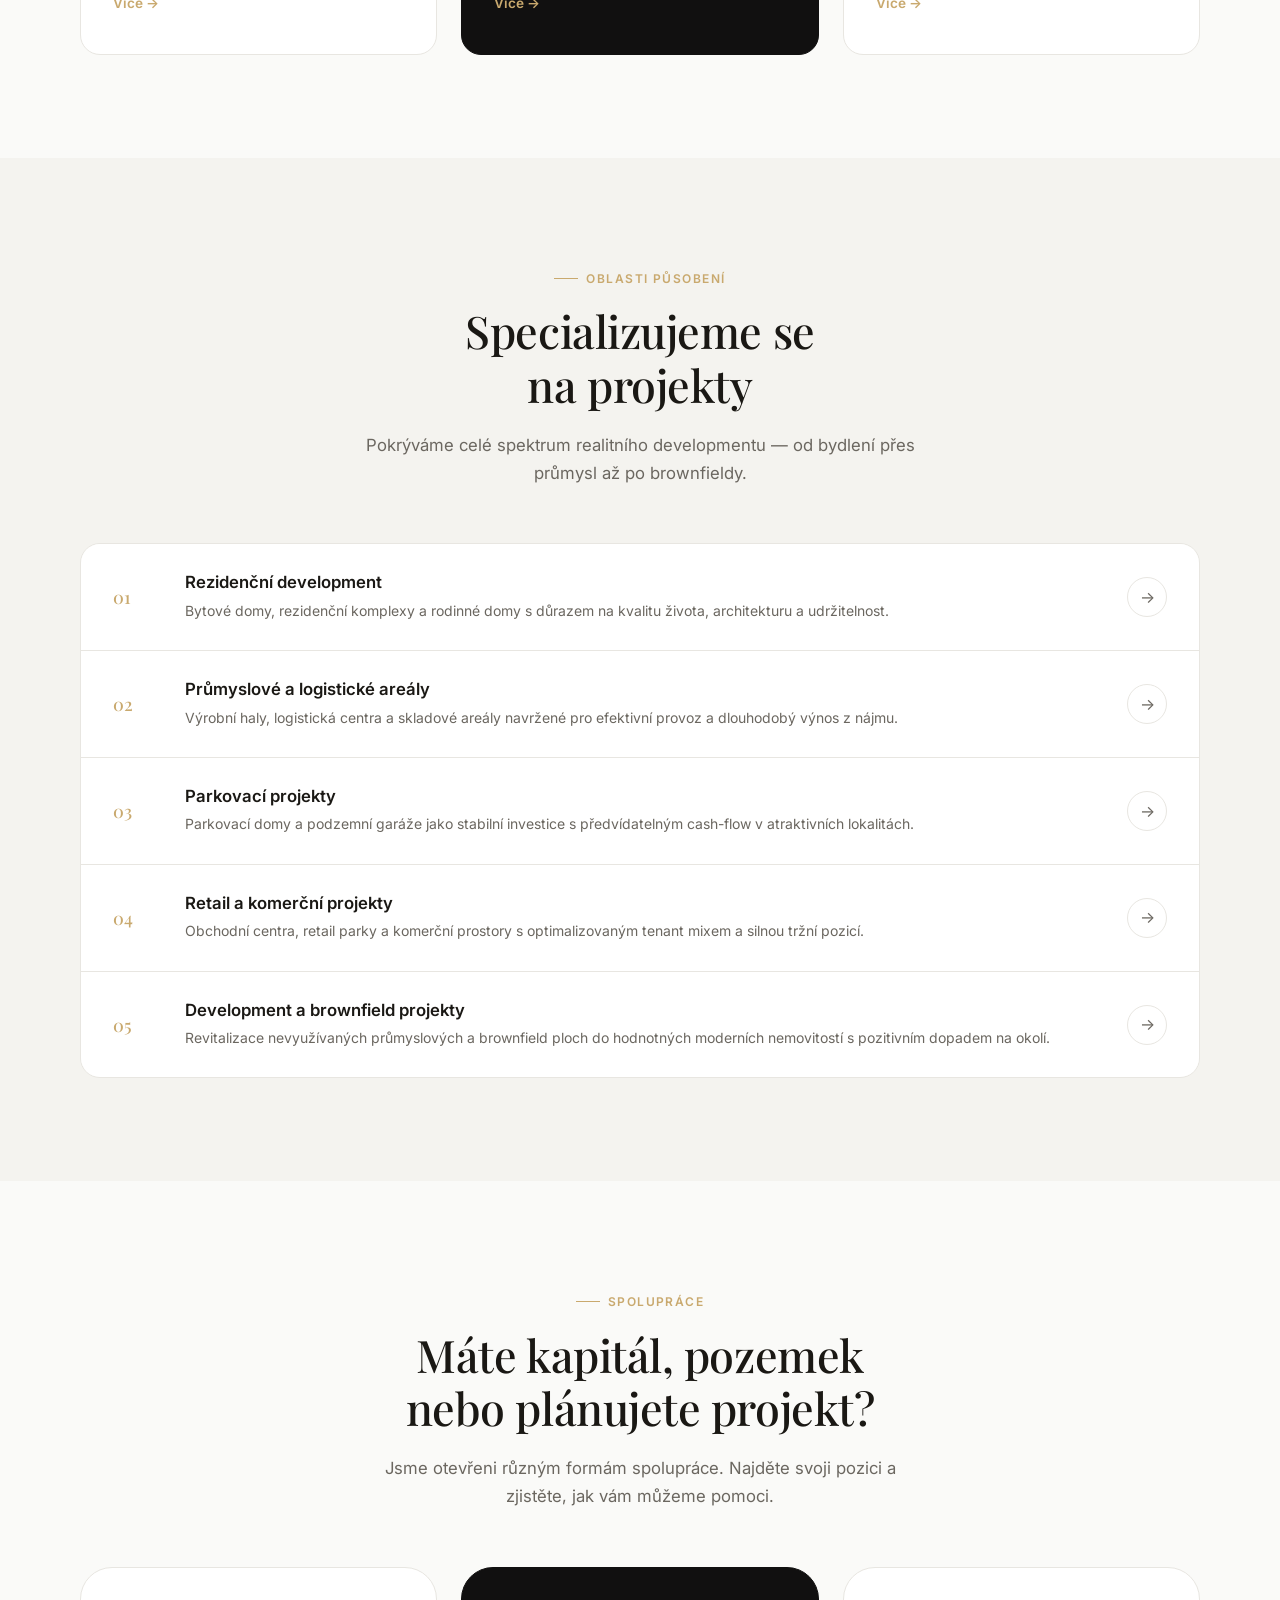
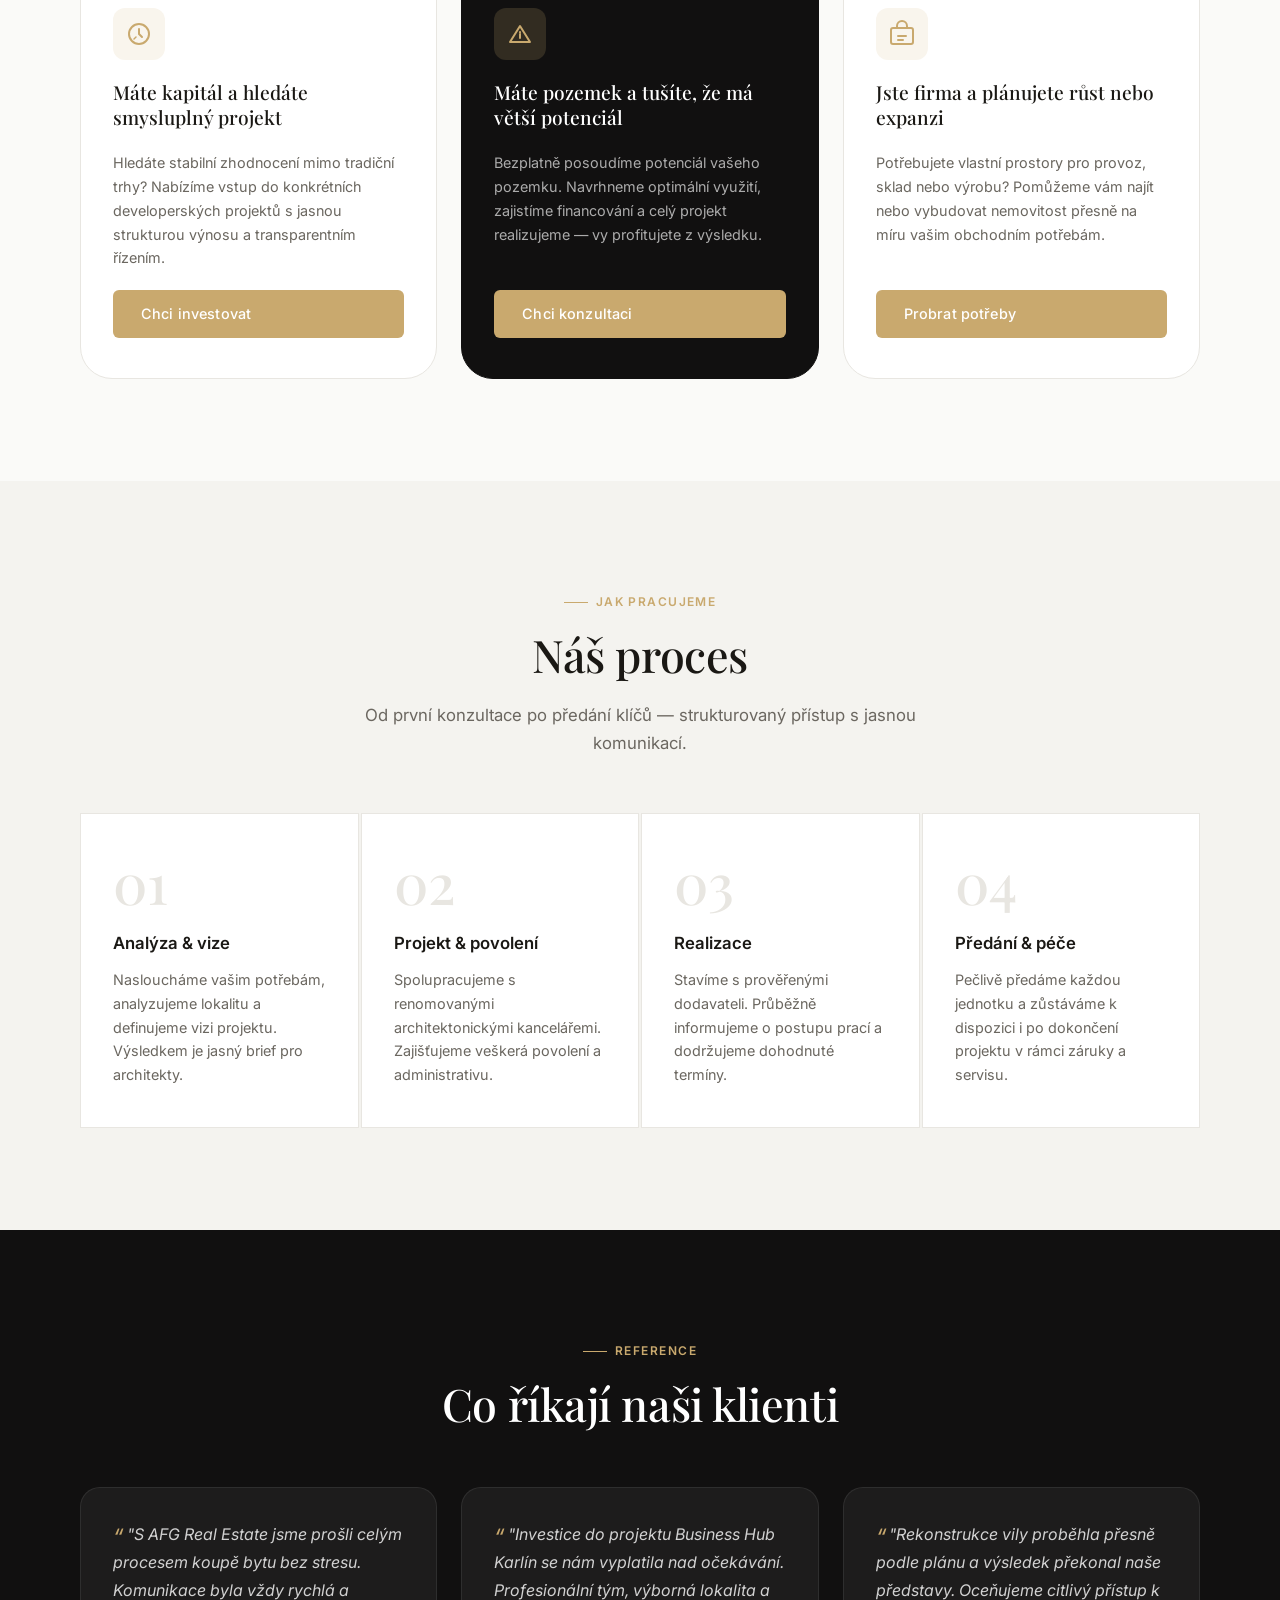
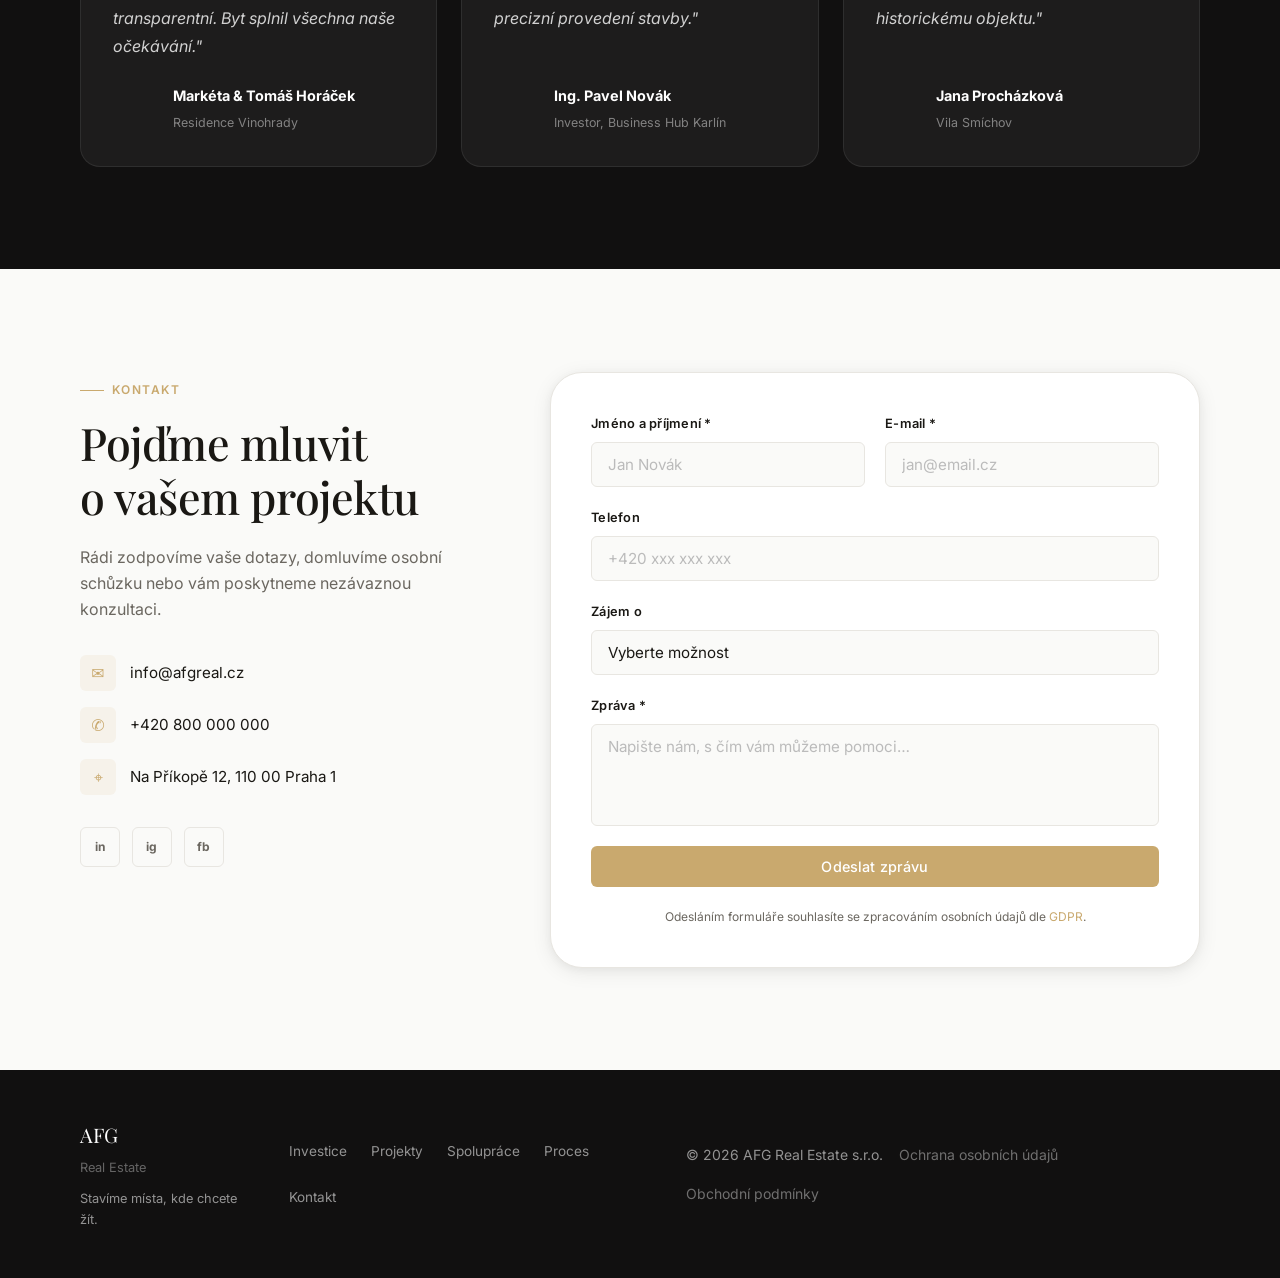
==== commit 393cd750: "refactor: restructure page sections per new content architecture Replace O nás + Projekty with three" ====
--- a/index.html
+++ b/index.html
@@ -20,9 +20,10 @@
         <span class="nav__logo-re">Real Estate</span>
       </a>
       <nav class="nav__links" id="navLinks">
-        <a href="#o-nas">O nás</a>
+        <a href="#investice">Investice</a>
         <a href="#projekty">Projekty</a>
-        <a href="#sluzby">Služby</a>
+        <a href="#spoluprace">Spolupráce</a>
+        <a href="#proces">Proces</a>
         <a href="#kontakt">Kontakt</a>
       </nav>
       <a href="#kontakt" class="btn btn--outline nav__cta">Kontaktujte nás</a>
@@ -48,8 +49,8 @@
         s důrazem na architekturu, kvalitu a dlouhodobou hodnotu.
       </p>
       <div class="hero__actions reveal">
-        <a href="#projekty" class="btn btn--primary">Naše projekty</a>
-        <a href="#o-nas" class="btn btn--ghost">Zjistit více</a>
+        <a href="#investice" class="btn btn--primary">Naše služby</a>
+        <a href="#spoluprace" class="btn btn--ghost">Spolupracujte s námi</a>
       </div>
     </div>
     <div class="hero__scroll" aria-hidden="true">
@@ -80,132 +81,157 @@
     </div>
   </section>
 
-  <!-- O NÁS -->
-  <section class="section" id="o-nas">
-    <div class="container about">
-      <div class="about__text">
-        <p class="section__eyebrow reveal">O společnosti</p>
-        <h2 class="section__title reveal">Více než developer —<br />váš partner pro kvalitní bydlení</h2>
-        <p class="section__body reveal">
-          AFG Real Estate je česká developerská společnost se specializací na prémiové rezidenční a komerční projekty. Od prvotní vize přes architektonický návrh až po předání klíčů — stojíme po vašem boku na každém kroku.
-        </p>
-        <p class="section__body reveal">
-          Věříme, že kvalitní architektura a promyšlené prostory mají přímý dopad na kvalitu života. Proto každý projekt přistupujeme individuálně a s maximální péčí o detail.
-        </p>
-        <ul class="about__pillars reveal">
-          <li><span class="pillar__icon">◆</span> Certifikovaná kvalita stavby</li>
-          <li><span class="pillar__icon">◆</span> Udržitelné materiály &amp; technologie</li>
-          <li><span class="pillar__icon">◆</span> Transparentní komunikace</li>
-          <li><span class="pillar__icon">◆</span> Precizní termíny dokončení</li>
-        </ul>
-      </div>
-      <div class="about__visual reveal">
-        <div class="about__img-wrap">
-          <div class="about__img about__img--main"></div>
-          <div class="about__img about__img--accent"></div>
-          <div class="about__badge">
-            <span class="about__badge-num">15+</span>
-            <span class="about__badge-text">let na trhu</span>
-          </div>
-        </div>
-      </div>
-    </div>
-  </section>
-
-  <!-- PROJEKTY -->
+  <!-- INVESTIČNÍ PROJEKTY -->
+  <section class="section" id="investice">
+    <div class="container">
+      <div class="section__head">
+        <p class="section__eyebrow reveal">Co děláme</p>
+        <h2 class="section__title reveal">Investiční projekty<br />s dlouhodobou hodnotou</h2>
+        <p class="section__intro reveal">Propojujeme kapitál, pozemky a know-how do projektů, které přinášejí měřitelný výnos a trvalou hodnotu.</p>
+      </div>
+      <div class="services__grid">
+        <div class="service-card reveal">
+          <div class="service-card__icon">
+            <svg width="32" height="32" viewBox="0 0 32 32" fill="none" xmlns="http://www.w3.org/2000/svg">
+              <path d="M4 26L12 18L17 23L24 14L28 18" stroke="currentColor" stroke-width="2" stroke-linecap="round" stroke-linejoin="round"/>
+              <circle cx="28" cy="8" r="3" stroke="currentColor" stroke-width="2"/>
+              <path d="M22 6H6a2 2 0 00-2 2v16" stroke="currentColor" stroke-width="2" stroke-linecap="round"/>
+            </svg>
+          </div>
+          <h3 class="service-card__title">Investiční strategie<br />a akvizice</h3>
+          <p class="service-card__desc">Identifikujeme a vyhodnocujeme investiční příležitosti. Analyzujeme trh, lokalitu a výnosový potenciál dříve, než vstoupíme do projektu.</p>
+          <a href="#kontakt" class="service-card__link">Více →</a>
+        </div>
+        <div class="service-card service-card--accent reveal">
+          <div class="service-card__icon">
+            <svg width="32" height="32" viewBox="0 0 32 32" fill="none" xmlns="http://www.w3.org/2000/svg">
+              <rect x="4" y="14" width="24" height="14" rx="2" stroke="currentColor" stroke-width="2"/>
+              <path d="M10 14V10a6 6 0 0112 0v4" stroke="currentColor" stroke-width="2" stroke-linecap="round"/>
+              <circle cx="16" cy="21" r="2" fill="currentColor"/>
+            </svg>
+          </div>
+          <h3 class="service-card__title">Development<br />a strukturace projektu</h3>
+          <p class="service-card__desc">Komplexně řídíme celý developerský proces — od územního řízení a architektonického návrhu po financování a strukturaci projektu.</p>
+          <a href="#kontakt" class="service-card__link">Více →</a>
+        </div>
+        <div class="service-card reveal">
+          <div class="service-card__icon">
+            <svg width="32" height="32" viewBox="0 0 32 32" fill="none" xmlns="http://www.w3.org/2000/svg">
+              <path d="M16 4L28 10v12L16 28 4 22V10L16 4z" stroke="currentColor" stroke-width="2" stroke-linejoin="round"/>
+              <path d="M16 4v24M4 10l12 6 12-6" stroke="currentColor" stroke-width="2" stroke-linecap="round" stroke-linejoin="round"/>
+            </svg>
+          </div>
+          <h3 class="service-card__title">Realizace<br />a zhodnocení</h3>
+          <p class="service-card__desc">Dohlížíme na výstavbu s prověřenými partnery. Po dokončení zajišťujeme prodej, pronájem nebo správu s cílem maximalizovat výnos.</p>
+          <a href="#kontakt" class="service-card__link">Více →</a>
+        </div>
+      </div>
+    </div>
+  </section>
+
+  <!-- SPECIALIZACE -->
   <section class="section section--alt" id="projekty">
     <div class="container">
       <div class="section__head">
-        <p class="section__eyebrow reveal">Portfolio</p>
-        <h2 class="section__title reveal">Vybrané projekty</h2>
-        <p class="section__intro reveal">Každý projekt je jedinečný příběh — od prvního výkresu po slavnostní otevření.</p>
-      </div>
-
-      <div class="projects__filter reveal">
-        <button class="filter__btn filter__btn--active" data-filter="all">Vše</button>
-        <button class="filter__btn" data-filter="rezidenční">Rezidenční</button>
-        <button class="filter__btn" data-filter="komerční">Komerční</button>
-        <button class="filter__btn" data-filter="rekonstrukce">Rekonstrukce</button>
-      </div>
-
-      <div class="projects__grid">
-
-        <article class="project-card reveal" data-category="rezidenční">
-          <div class="project-card__img project-card__img--1"></div>
-          <div class="project-card__body">
-            <span class="project-card__tag">Rezidenční</span>
-            <h3 class="project-card__title">Residence Vinohrady</h3>
-            <p class="project-card__meta">Praha 2 · 48 bytů · 2024</p>
-            <p class="project-card__desc">Prémiový bytový dům v srdci Vinohrad s nadstandardním vybavením a střešní terasou.</p>
-            <a href="#kontakt" class="project-card__link">Více informací →</a>
-          </div>
-        </article>
-
-        <article class="project-card project-card--featured reveal" data-category="rezidenční">
-          <div class="project-card__img project-card__img--2"></div>
-          <div class="project-card__body">
-            <span class="project-card__tag">Rezidenční</span>
-            <h3 class="project-card__title">Park Residence Letňany</h3>
-            <p class="project-card__meta">Praha 9 · 120 bytů · 2023</p>
-            <p class="project-card__desc">Moderní bytový komplex s parkem, garážemi a zázemím pro celou rodinu v klidné lokalitě.</p>
-            <a href="#kontakt" class="project-card__link">Více informací →</a>
-          </div>
-        </article>
-
-        <article class="project-card reveal" data-category="komerční">
-          <div class="project-card__img project-card__img--3"></div>
-          <div class="project-card__body">
-            <span class="project-card__tag">Komerční</span>
-            <h3 class="project-card__title">Business Hub Karlín</h3>
-            <p class="project-card__meta">Praha 8 · 3 200 m² · 2023</p>
-            <p class="project-card__desc">Moderní kancelářský prostor třídy A s flexibilními layouty a zelenou certifikací BREEAM.</p>
-            <a href="#kontakt" class="project-card__link">Více informací →</a>
-          </div>
-        </article>
-
-        <article class="project-card reveal" data-category="rekonstrukce">
-          <div class="project-card__img project-card__img--4"></div>
-          <div class="project-card__body">
-            <span class="project-card__tag">Rekonstrukce</span>
-            <h3 class="project-card__title">Vila Smíchov</h3>
-            <p class="project-card__meta">Praha 5 · 6 bytů · 2022</p>
-            <p class="project-card__desc">Citlivá rekonstrukce historické vily s respektem k původní architektuře a maximem moderního komfortu.</p>
-            <a href="#kontakt" class="project-card__link">Více informací →</a>
-          </div>
-        </article>
-
-        <article class="project-card reveal" data-category="rezidenční">
-          <div class="project-card__img project-card__img--5"></div>
-          <div class="project-card__body">
-            <span class="project-card__tag">Rezidenční</span>
-            <h3 class="project-card__title">Dvůr Říčany</h3>
-            <p class="project-card__meta">Říčany · 34 domů · 2025</p>
-            <p class="project-card__desc">Rodinné domy s vlastními zahradami v klidném prostředí — 15 minut od Prahy.</p>
-            <a href="#kontakt" class="project-card__link">Více informací →</a>
-          </div>
-        </article>
-
-        <article class="project-card reveal" data-category="komerční">
-          <div class="project-card__img project-card__img--6"></div>
-          <div class="project-card__body">
-            <span class="project-card__tag">Komerční</span>
-            <h3 class="project-card__title">Retail Park Beroun</h3>
-            <p class="project-card__meta">Beroun · 5 800 m² · 2022</p>
-            <p class="project-card__desc">Obchodní centrum s optimalizovaným retail mixem a nadstandardními parkovacími kapacitami.</p>
-            <a href="#kontakt" class="project-card__link">Více informací →</a>
-          </div>
-        </article>
-
-      </div>
-
-      <div class="projects__cta reveal">
-        <a href="#kontakt" class="btn btn--primary">Zobrazit všechny projekty</a>
+        <p class="section__eyebrow reveal">Oblasti působení</p>
+        <h2 class="section__title reveal">Specializujeme se<br />na projekty</h2>
+        <p class="section__intro reveal">Pokrýváme celé spektrum realitního developmentu — od bydlení přes průmysl až po brownfieldy.</p>
+      </div>
+      <div class="focus__grid">
+        <div class="focus-card reveal">
+          <span class="focus-card__num">01</span>
+          <div class="focus-card__body">
+            <h3>Rezidenční development</h3>
+            <p>Bytové domy, rezidenční komplexy a rodinné domy s důrazem na kvalitu života, architekturu a udržitelnost.</p>
+          </div>
+          <a href="#kontakt" class="focus-card__arrow" aria-label="Zjistit více">→</a>
+        </div>
+        <div class="focus-card reveal">
+          <span class="focus-card__num">02</span>
+          <div class="focus-card__body">
+            <h3>Průmyslové a logistické areály</h3>
+            <p>Výrobní haly, logistická centra a skladové areály navržené pro efektivní provoz a dlouhodobý výnos z nájmu.</p>
+          </div>
+          <a href="#kontakt" class="focus-card__arrow" aria-label="Zjistit více">→</a>
+        </div>
+        <div class="focus-card reveal">
+          <span class="focus-card__num">03</span>
+          <div class="focus-card__body">
+            <h3>Parkovací projekty</h3>
+            <p>Parkovací domy a podzemní garáže jako stabilní investice s předvídatelným cash-flow v atraktivních lokalitách.</p>
+          </div>
+          <a href="#kontakt" class="focus-card__arrow" aria-label="Zjistit více">→</a>
+        </div>
+        <div class="focus-card reveal">
+          <span class="focus-card__num">04</span>
+          <div class="focus-card__body">
+            <h3>Retail a komerční projekty</h3>
+            <p>Obchodní centra, retail parky a komerční prostory s optimalizovaným tenant mixem a silnou tržní pozicí.</p>
+          </div>
+          <a href="#kontakt" class="focus-card__arrow" aria-label="Zjistit více">→</a>
+        </div>
+        <div class="focus-card reveal">
+          <span class="focus-card__num">05</span>
+          <div class="focus-card__body">
+            <h3>Development a brownfield projekty</h3>
+            <p>Revitalizace nevyužívaných průmyslových a brownfield ploch do hodnotných moderních nemovitostí s pozitivním dopadem na okolí.</p>
+          </div>
+          <a href="#kontakt" class="focus-card__arrow" aria-label="Zjistit více">→</a>
+        </div>
+      </div>
+    </div>
+  </section>
+
+  <!-- SPOLUPRÁCE / CTA SEKCE -->
+  <section class="section" id="spoluprace">
+    <div class="container">
+      <div class="section__head">
+        <p class="section__eyebrow reveal">Spolupráce</p>
+        <h2 class="section__title reveal">Máte kapitál, pozemek<br />nebo plánujete projekt?</h2>
+        <p class="section__intro reveal">Jsme otevřeni různým formám spolupráce. Najděte svoji pozici a zjistěte, jak vám můžeme pomoci.</p>
+      </div>
+      <div class="cta-cards__grid">
+        <div class="cta-card reveal">
+          <div class="cta-card__icon">
+            <svg width="28" height="28" viewBox="0 0 28 28" fill="none" xmlns="http://www.w3.org/2000/svg">
+              <circle cx="14" cy="14" r="10" stroke="currentColor" stroke-width="2"/>
+              <path d="M14 9v5l3 3" stroke="currentColor" stroke-width="2" stroke-linecap="round" stroke-linejoin="round"/>
+              <path d="M9 19l2-2" stroke="currentColor" stroke-width="1.5" stroke-linecap="round"/>
+            </svg>
+          </div>
+          <h3 class="cta-card__title">Máte kapitál a hledáte smysluplný projekt</h3>
+          <p class="cta-card__desc">Hledáte stabilní zhodnocení mimo tradiční trhy? Nabízíme vstup do konkrétních developerských projektů s jasnou strukturou výnosu a transparentním řízením.</p>
+          <a href="#kontakt" class="btn btn--primary">Chci investovat</a>
+        </div>
+        <div class="cta-card cta-card--featured reveal">
+          <div class="cta-card__icon">
+            <svg width="28" height="28" viewBox="0 0 28 28" fill="none" xmlns="http://www.w3.org/2000/svg">
+              <path d="M4 22L14 6l10 16H4z" stroke="currentColor" stroke-width="2" stroke-linejoin="round"/>
+              <path d="M14 14v4M14 12v.5" stroke="currentColor" stroke-width="2" stroke-linecap="round"/>
+            </svg>
+          </div>
+          <h3 class="cta-card__title">Máte pozemek a tušíte, že má větší potenciál</h3>
+          <p class="cta-card__desc">Bezplatně posoudíme potenciál vašeho pozemku. Navrhneme optimální využití, zajistíme financování a celý projekt realizujeme — vy profitujete z výsledku.</p>
+          <a href="#kontakt" class="btn btn--primary">Chci konzultaci</a>
+        </div>
+        <div class="cta-card reveal">
+          <div class="cta-card__icon">
+            <svg width="28" height="28" viewBox="0 0 28 28" fill="none" xmlns="http://www.w3.org/2000/svg">
+              <rect x="3" y="8" width="22" height="16" rx="2" stroke="currentColor" stroke-width="2"/>
+              <path d="M9 8V6a5 5 0 0110 0v2" stroke="currentColor" stroke-width="2" stroke-linecap="round"/>
+              <path d="M10 16h8M10 20h5" stroke="currentColor" stroke-width="2" stroke-linecap="round"/>
+            </svg>
+          </div>
+          <h3 class="cta-card__title">Jste firma a plánujete růst nebo expanzi</h3>
+          <p class="cta-card__desc">Potřebujete vlastní prostory pro provoz, sklad nebo výrobu? Pomůžeme vám najít nebo vybudovat nemovitost přesně na míru vašim obchodním potřebám.</p>
+          <a href="#kontakt" class="btn btn--primary">Probrat potřeby</a>
+        </div>
       </div>
     </div>
   </section>
 
   <!-- PROCES -->
-  <section class="section" id="sluzby">
+  <section class="section section--alt" id="proces">
     <div class="container">
       <div class="section__head">
         <p class="section__eyebrow reveal">Jak pracujeme</p>
@@ -363,9 +389,10 @@
         <p>Stavíme místa, kde chcete žít.</p>
       </div>
       <nav class="footer__nav">
-        <a href="#o-nas">O nás</a>
+        <a href="#investice">Investice</a>
         <a href="#projekty">Projekty</a>
-        <a href="#sluzby">Služby</a>
+        <a href="#spoluprace">Spolupráce</a>
+        <a href="#proces">Proces</a>
         <a href="#kontakt">Kontakt</a>
       </nav>
       <div class="footer__legal">
--- a/style.css
+++ b/style.css
@@ -433,201 +433,202 @@
 .section__head .section__intro { margin-inline: auto; }
 
 /* ==========================================
-   ABOUT
-   ========================================== */
-.about {
+   SERVICE CARDS (sekce 2)
+   ========================================== */
+.services__grid {
   display: grid;
-  grid-template-columns: 1fr;
-  gap: 4rem;
-  align-items: center;
-}
-@media (min-width: 900px) {
-  .about { grid-template-columns: 1fr 1fr; gap: 5rem; }
-}
-
-.about__pillars {
-  list-style: none;
-  display: flex;
-  flex-direction: column;
-  gap: .75rem;
-  margin-top: 2rem;
-}
-.about__pillars li {
-  display: flex;
-  align-items: center;
-  gap: .75rem;
-  font-size: .95rem;
+  grid-template-columns: repeat(auto-fit, minmax(min(100%, 300px), 1fr));
+  gap: 1.5rem;
+}
+
+.service-card {
+  background: var(--c-surface);
+  border: 1px solid var(--c-border);
+  border-radius: var(--radius-lg);
+  padding: 2.5rem 2rem;
+  display: flex;
+  flex-direction: column;
+  gap: 1.25rem;
+  transition: transform var(--transition), box-shadow var(--transition), border-color var(--transition);
+}
+.service-card:hover {
+  transform: translateY(-4px);
+  box-shadow: var(--shadow-md);
+  border-color: var(--c-accent);
+}
+.service-card--accent {
+  background: var(--c-dark);
+  border-color: var(--c-dark);
+  color: #fff;
+}
+.service-card--accent .service-card__desc { color: rgba(255,255,255,.65); }
+.service-card--accent .service-card__link { color: var(--c-accent); }
+
+.service-card__icon {
+  width: 56px;
+  height: 56px;
+  border-radius: var(--radius-md);
+  background: rgba(201,169,110,.1);
+  color: var(--c-accent);
+  display: flex;
+  align-items: center;
+  justify-content: center;
+}
+.service-card--accent .service-card__icon {
+  background: rgba(201,169,110,.15);
+}
+
+.service-card__title {
+  font-family: var(--font-serif);
+  font-size: 1.3rem;
   font-weight: 500;
-}
-.pillar__icon {
+  line-height: 1.3;
+}
+
+.service-card__desc {
+  font-size: .9rem;
+  color: var(--c-muted);
+  line-height: 1.65;
+  flex: 1;
+}
+
+.service-card__link {
+  font-size: .85rem;
+  font-weight: 600;
   color: var(--c-accent);
-  font-size: .5rem;
-}
-
-.about__visual { position: relative; }
-.about__img-wrap {
-  position: relative;
-  aspect-ratio: 4/5;
-  max-height: 560px;
-}
-.about__img {
-  position: absolute;
+  transition: letter-spacing var(--transition);
+  align-self: flex-start;
+}
+.service-card__link:hover { letter-spacing: .04em; }
+
+/* ==========================================
+   FOCUS CARDS (sekce 3 — specializace)
+   ========================================== */
+.focus__grid {
+  display: flex;
+  flex-direction: column;
+  gap: 0;
+  border: 1px solid var(--c-border);
   border-radius: var(--radius-lg);
-  background-size: cover;
-  background-position: center;
-}
-.about__img--main {
-  inset: 0;
-  background-image: url("https://images.unsplash.com/photo-1600585154340-be6161a56a0c?w=900&auto=format&fit=crop&q=80");
-  border-radius: var(--radius-lg);
-}
-.about__img--accent {
-  width: 52%;
-  aspect-ratio: 1;
-  bottom: -1.5rem;
-  left: -1.5rem;
-  background-image: url("https://images.unsplash.com/photo-1582407947304-fd86f028f716?w=500&auto=format&fit=crop&q=80");
-  border: 5px solid var(--c-bg);
-  border-radius: var(--radius-md);
-}
-.about__badge {
-  position: absolute;
-  top: 2rem;
-  right: -1.5rem;
-  background: var(--c-accent);
-  color: #fff;
-  border-radius: var(--radius-md);
-  padding: 1.25rem 1.5rem;
-  display: flex;
-  flex-direction: column;
-  align-items: center;
-  box-shadow: var(--shadow-md);
-}
-.about__badge-num {
+  overflow: hidden;
+}
+
+.focus-card {
+  display: grid;
+  grid-template-columns: 3rem 1fr auto;
+  align-items: center;
+  gap: 1.5rem;
+  padding: 1.75rem 2rem;
+  border-bottom: 1px solid var(--c-border);
+  background: var(--c-surface);
+  transition: background var(--transition);
+}
+.focus-card:last-child { border-bottom: none; }
+.focus-card:hover { background: #F7F5F0; }
+
+.focus-card__num {
   font-family: var(--font-serif);
-  font-size: 2rem;
+  font-size: 1.1rem;
+  color: var(--c-accent);
+  font-weight: 500;
+  flex-shrink: 0;
+  line-height: 1;
+}
+
+.focus-card__body h3 {
+  font-size: 1.05rem;
   font-weight: 600;
-  line-height: 1;
-}
-.about__badge-text {
-  font-size: .7rem;
-  letter-spacing: .06em;
-  text-transform: uppercase;
-  opacity: .85;
-}
-
-/* ==========================================
-   PROJECTS
-   ========================================== */
-.projects__filter {
-  display: flex;
-  gap: .5rem;
-  flex-wrap: wrap;
+  margin-bottom: .35rem;
+  line-height: 1.3;
+}
+.focus-card__body p {
+  font-size: .875rem;
+  color: var(--c-muted);
+  line-height: 1.6;
+}
+
+.focus-card__arrow {
+  width: 40px;
+  height: 40px;
+  border-radius: 50%;
+  border: 1.5px solid var(--c-border);
+  display: flex;
+  align-items: center;
   justify-content: center;
-  margin-bottom: 3rem;
-}
-.filter__btn {
-  padding: .5rem 1.25rem;
-  border-radius: 100px;
-  font-size: .85rem;
-  font-weight: 500;
-  border: 1.5px solid var(--c-border);
   color: var(--c-muted);
+  font-size: 1rem;
+  flex-shrink: 0;
   transition: all var(--transition);
-  background: transparent;
-}
-.filter__btn:hover,
-.filter__btn--active {
+}
+.focus-card:hover .focus-card__arrow {
   border-color: var(--c-accent);
   color: var(--c-accent);
   background: rgba(201,169,110,.08);
 }
 
-.projects__grid {
+@media (max-width: 600px) {
+  .focus-card {
+    grid-template-columns: 2.5rem 1fr;
+    gap: 1rem;
+    padding: 1.25rem 1.25rem;
+  }
+  .focus-card__arrow { display: none; }
+}
+
+/* ==========================================
+   CTA CARDS (sekce 4 — spolupráce)
+   ========================================== */
+.cta-cards__grid {
   display: grid;
-  grid-template-columns: repeat(auto-fill, minmax(min(100%, 340px), 1fr));
+  grid-template-columns: repeat(auto-fit, minmax(min(100%, 300px), 1fr));
   gap: 1.5rem;
 }
-.project-card {
+
+.cta-card {
   background: var(--c-surface);
-  border-radius: var(--radius-lg);
-  overflow: hidden;
-  box-shadow: var(--shadow-sm);
-  transition: transform var(--transition), box-shadow var(--transition);
-  display: flex;
-  flex-direction: column;
-}
-.project-card:hover {
-  transform: translateY(-4px);
+  border: 1px solid var(--c-border);
+  border-radius: var(--radius-xl);
+  padding: 2.5rem 2rem;
+  display: flex;
+  flex-direction: column;
+  gap: 1.25rem;
+  transition: box-shadow var(--transition), transform var(--transition);
+}
+.cta-card:hover {
   box-shadow: var(--shadow-md);
-}
-.project-card--featured {
-  grid-column: span 1;
-}
-@media (min-width: 900px) {
-  .project-card--featured { grid-column: span 2; }
-  .project-card--featured .project-card__img { height: 320px; }
-}
-
-.project-card__img {
-  height: 220px;
-  background-size: cover;
-  background-position: center;
-  transition: transform .6s cubic-bezier(.4,0,.2,1);
-}
-.project-card:hover .project-card__img { transform: scale(1.04); }
-
-.project-card__img--1 { background-image: url("https://images.unsplash.com/photo-1480074568708-e7b720bb3f09?w=800&auto=format&fit=crop&q=80"); }
-.project-card__img--2 { background-image: url("https://images.unsplash.com/photo-1560448204-e02f11c3d0e2?w=1200&auto=format&fit=crop&q=80"); }
-.project-card__img--3 { background-image: url("https://images.unsplash.com/photo-1486325212027-8081e485255e?w=800&auto=format&fit=crop&q=80"); }
-.project-card__img--4 { background-image: url("https://images.unsplash.com/photo-1568605114967-8130f3a36994?w=800&auto=format&fit=crop&q=80"); }
-.project-card__img--5 { background-image: url("https://images.unsplash.com/photo-1513584684374-8bab748fbf90?w=800&auto=format&fit=crop&q=80"); }
-.project-card__img--6 { background-image: url("https://images.unsplash.com/photo-1554435493-93422e8d1c46?w=800&auto=format&fit=crop&q=80"); }
-
-.project-card__body {
-  padding: 1.5rem;
-  display: flex;
-  flex-direction: column;
-  gap: .5rem;
-  flex: 1;
-}
-.project-card__tag {
-  font-size: .7rem;
-  font-weight: 600;
-  letter-spacing: .1em;
-  text-transform: uppercase;
+  transform: translateY(-3px);
+}
+.cta-card--featured {
+  background: var(--c-dark);
+  border-color: var(--c-dark);
+  color: #fff;
+}
+.cta-card--featured .cta-card__desc { color: rgba(255,255,255,.65); }
+
+.cta-card__icon {
+  width: 52px;
+  height: 52px;
+  border-radius: var(--radius-md);
+  background: rgba(201,169,110,.12);
   color: var(--c-accent);
-}
-.project-card__title {
+  display: flex;
+  align-items: center;
+  justify-content: center;
+}
+.cta-card--featured .cta-card__icon { background: rgba(201,169,110,.18); }
+
+.cta-card__title {
   font-family: var(--font-serif);
-  font-size: 1.25rem;
+  font-size: 1.2rem;
   font-weight: 500;
-  line-height: 1.3;
-}
-.project-card__meta {
-  font-size: .8rem;
-  color: var(--c-muted);
-}
-.project-card__desc {
+  line-height: 1.35;
+}
+
+.cta-card__desc {
   font-size: .9rem;
   color: var(--c-muted);
-  line-height: 1.6;
+  line-height: 1.65;
   flex: 1;
-}
-.project-card__link {
-  font-size: .85rem;
-  font-weight: 600;
-  color: var(--c-accent);
-  margin-top: .5rem;
-  transition: gap var(--transition), letter-spacing var(--transition);
-  display: inline-block;
-}
-.project-card__link:hover { letter-spacing: .03em; }
-.project-card.hidden { display: none; }
-
-.projects__cta {
-  text-align: center;
-  margin-top: 3rem;
 }
 
 /* ==========================================
@@ -962,12 +963,19 @@
 }
 
 /* Stagger for grid children */
-.projects__grid .project-card:nth-child(1) { transition-delay: .05s; }
-.projects__grid .project-card:nth-child(2) { transition-delay: .12s; }
-.projects__grid .project-card:nth-child(3) { transition-delay: .18s; }
-.projects__grid .project-card:nth-child(4) { transition-delay: .05s; }
-.projects__grid .project-card:nth-child(5) { transition-delay: .12s; }
-.projects__grid .project-card:nth-child(6) { transition-delay: .18s; }
+.services__grid .service-card:nth-child(1) { transition-delay: .05s; }
+.services__grid .service-card:nth-child(2) { transition-delay: .12s; }
+.services__grid .service-card:nth-child(3) { transition-delay: .18s; }
+
+.focus__grid .focus-card:nth-child(1) { transition-delay: .04s; }
+.focus__grid .focus-card:nth-child(2) { transition-delay: .08s; }
+.focus__grid .focus-card:nth-child(3) { transition-delay: .12s; }
+.focus__grid .focus-card:nth-child(4) { transition-delay: .16s; }
+.focus__grid .focus-card:nth-child(5) { transition-delay: .20s; }
+
+.cta-cards__grid .cta-card:nth-child(1) { transition-delay: .05s; }
+.cta-cards__grid .cta-card:nth-child(2) { transition-delay: .12s; }
+.cta-cards__grid .cta-card:nth-child(3) { transition-delay: .18s; }
 
 .process__item:nth-child(1) { transition-delay: .05s; }
 .process__item:nth-child(2) { transition-delay: .12s; }
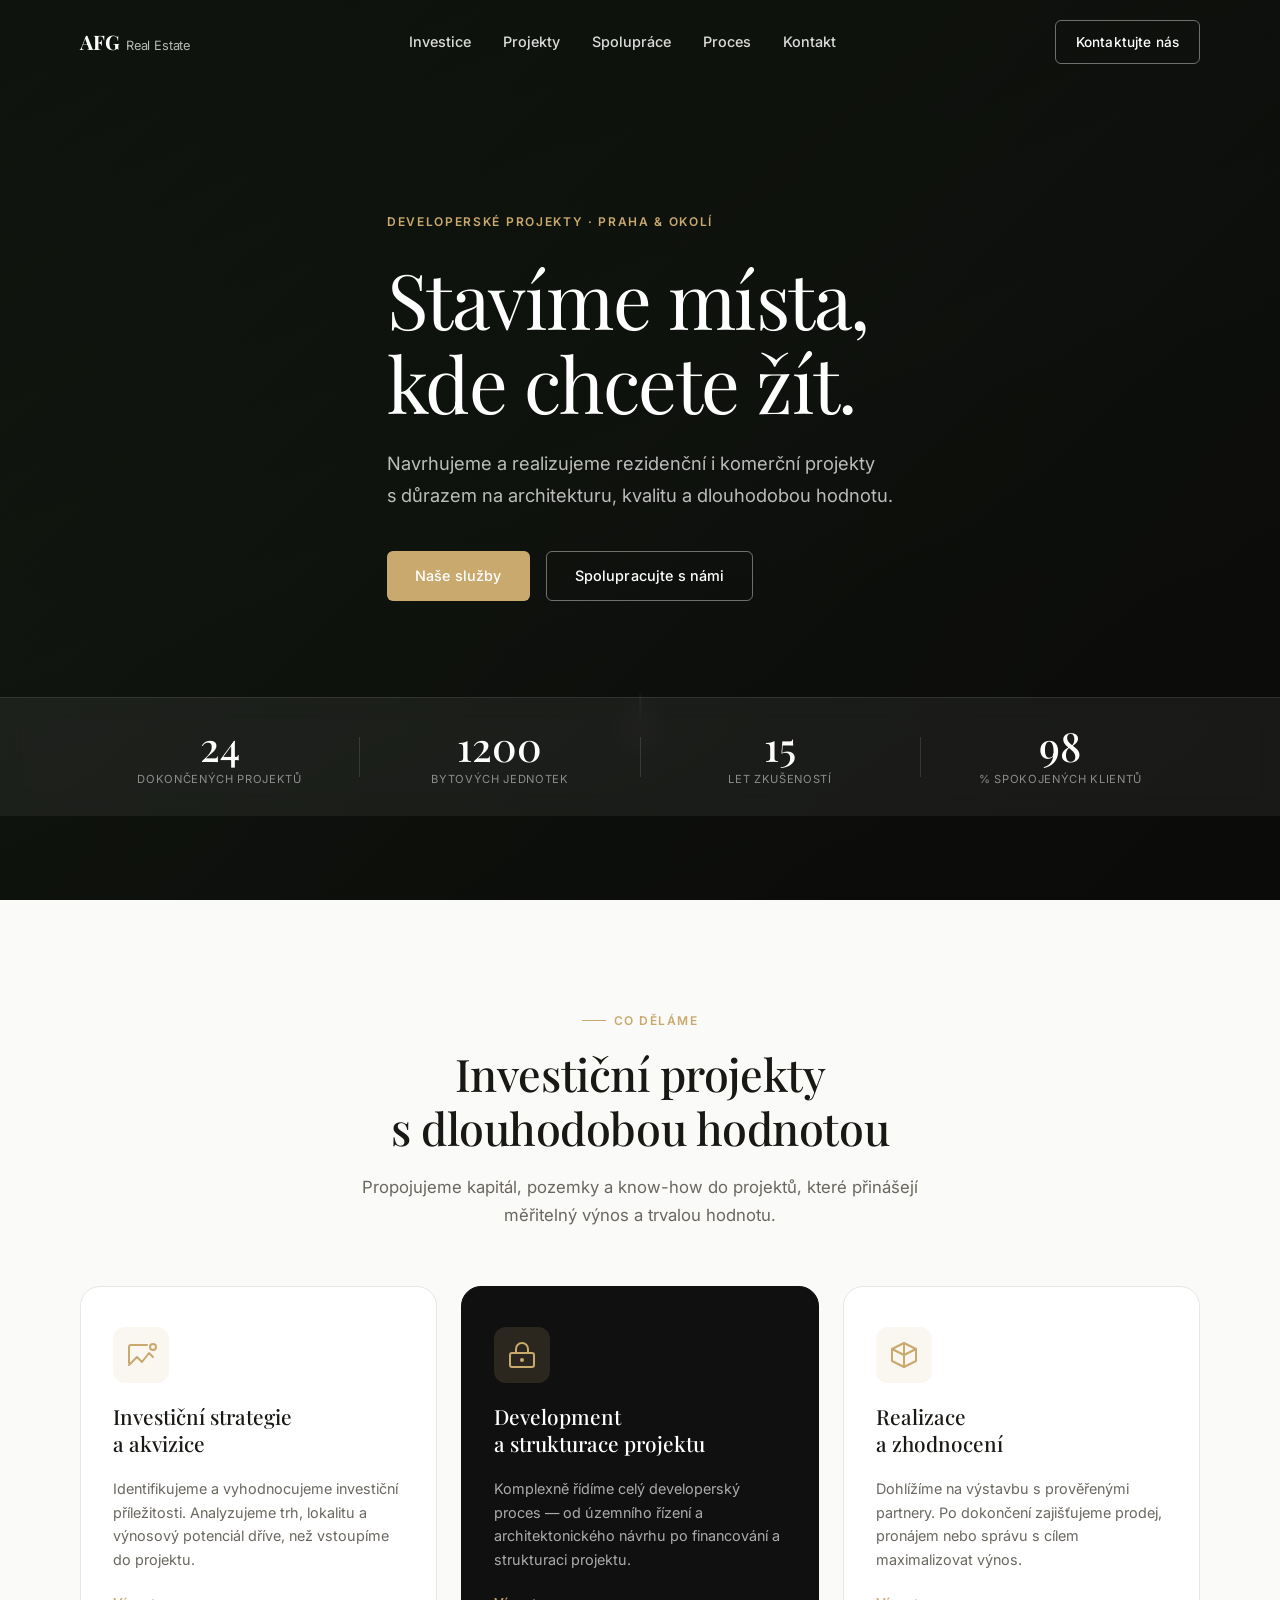
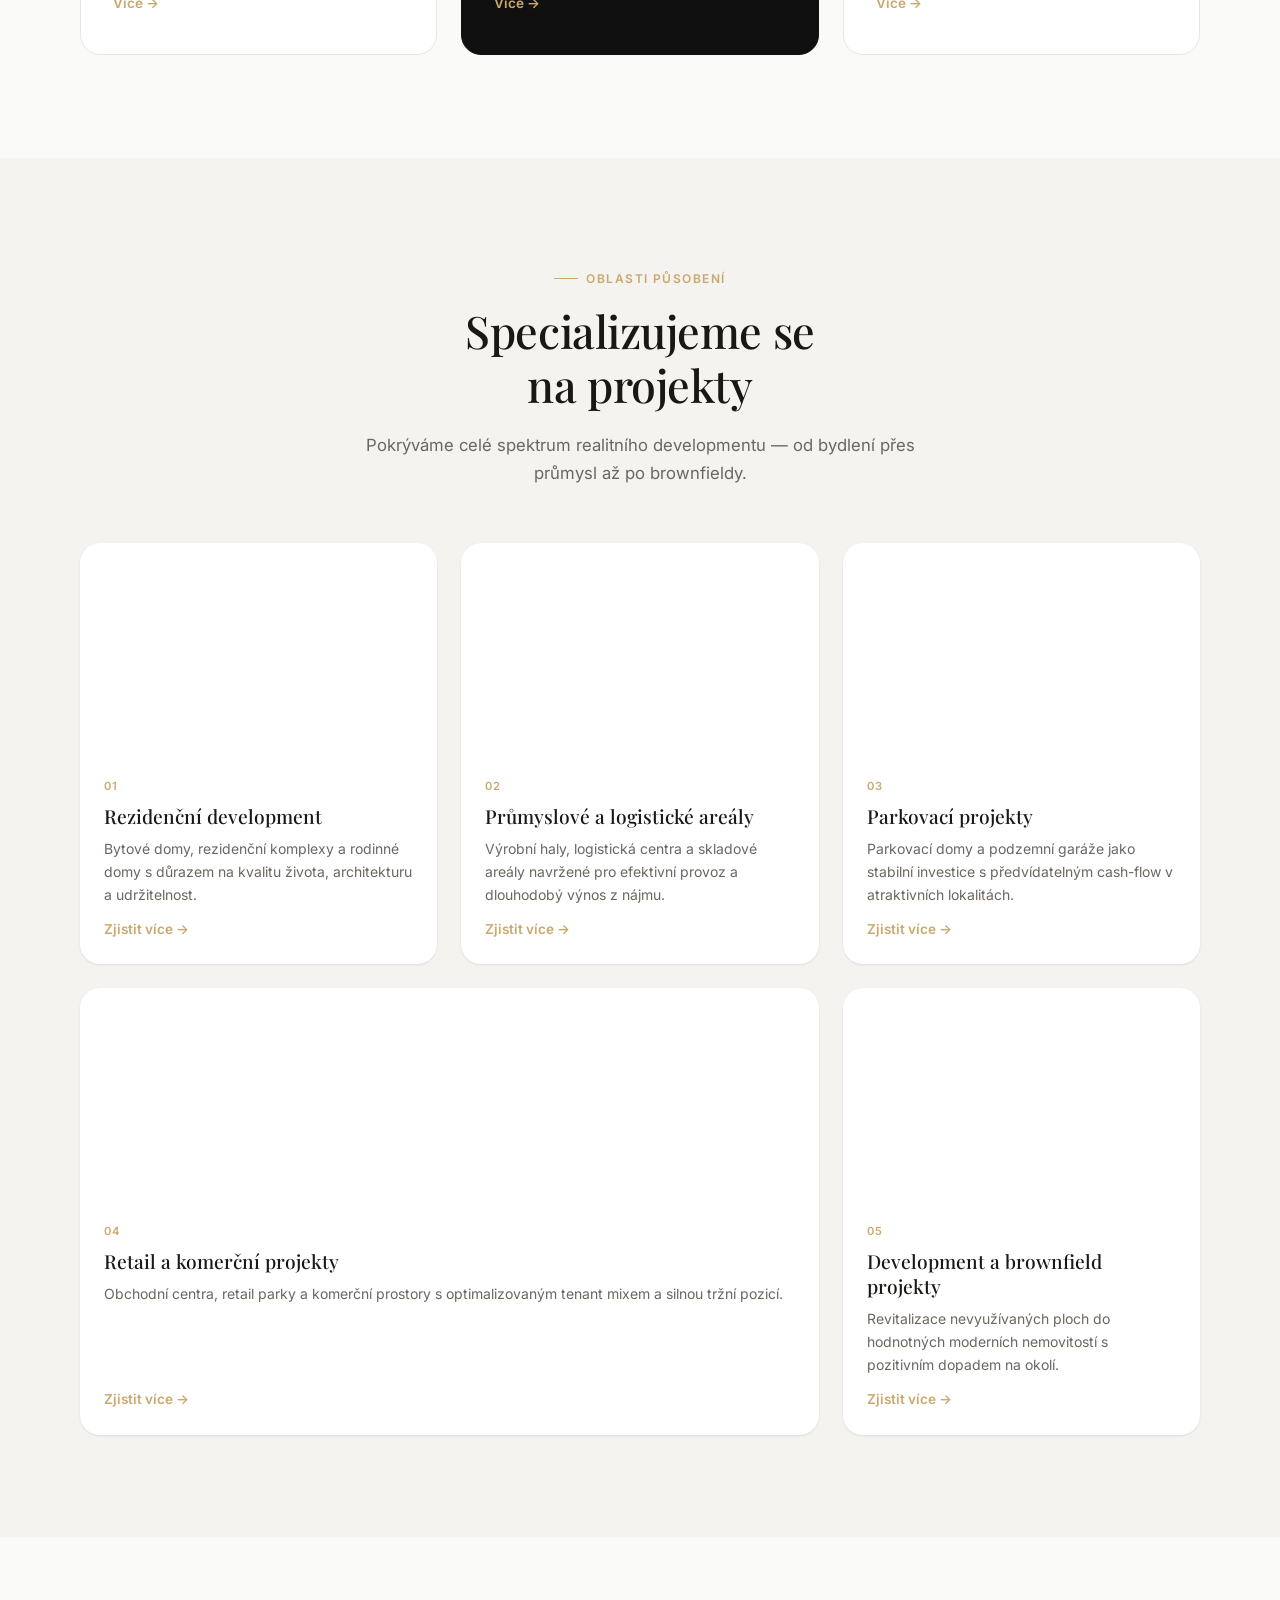
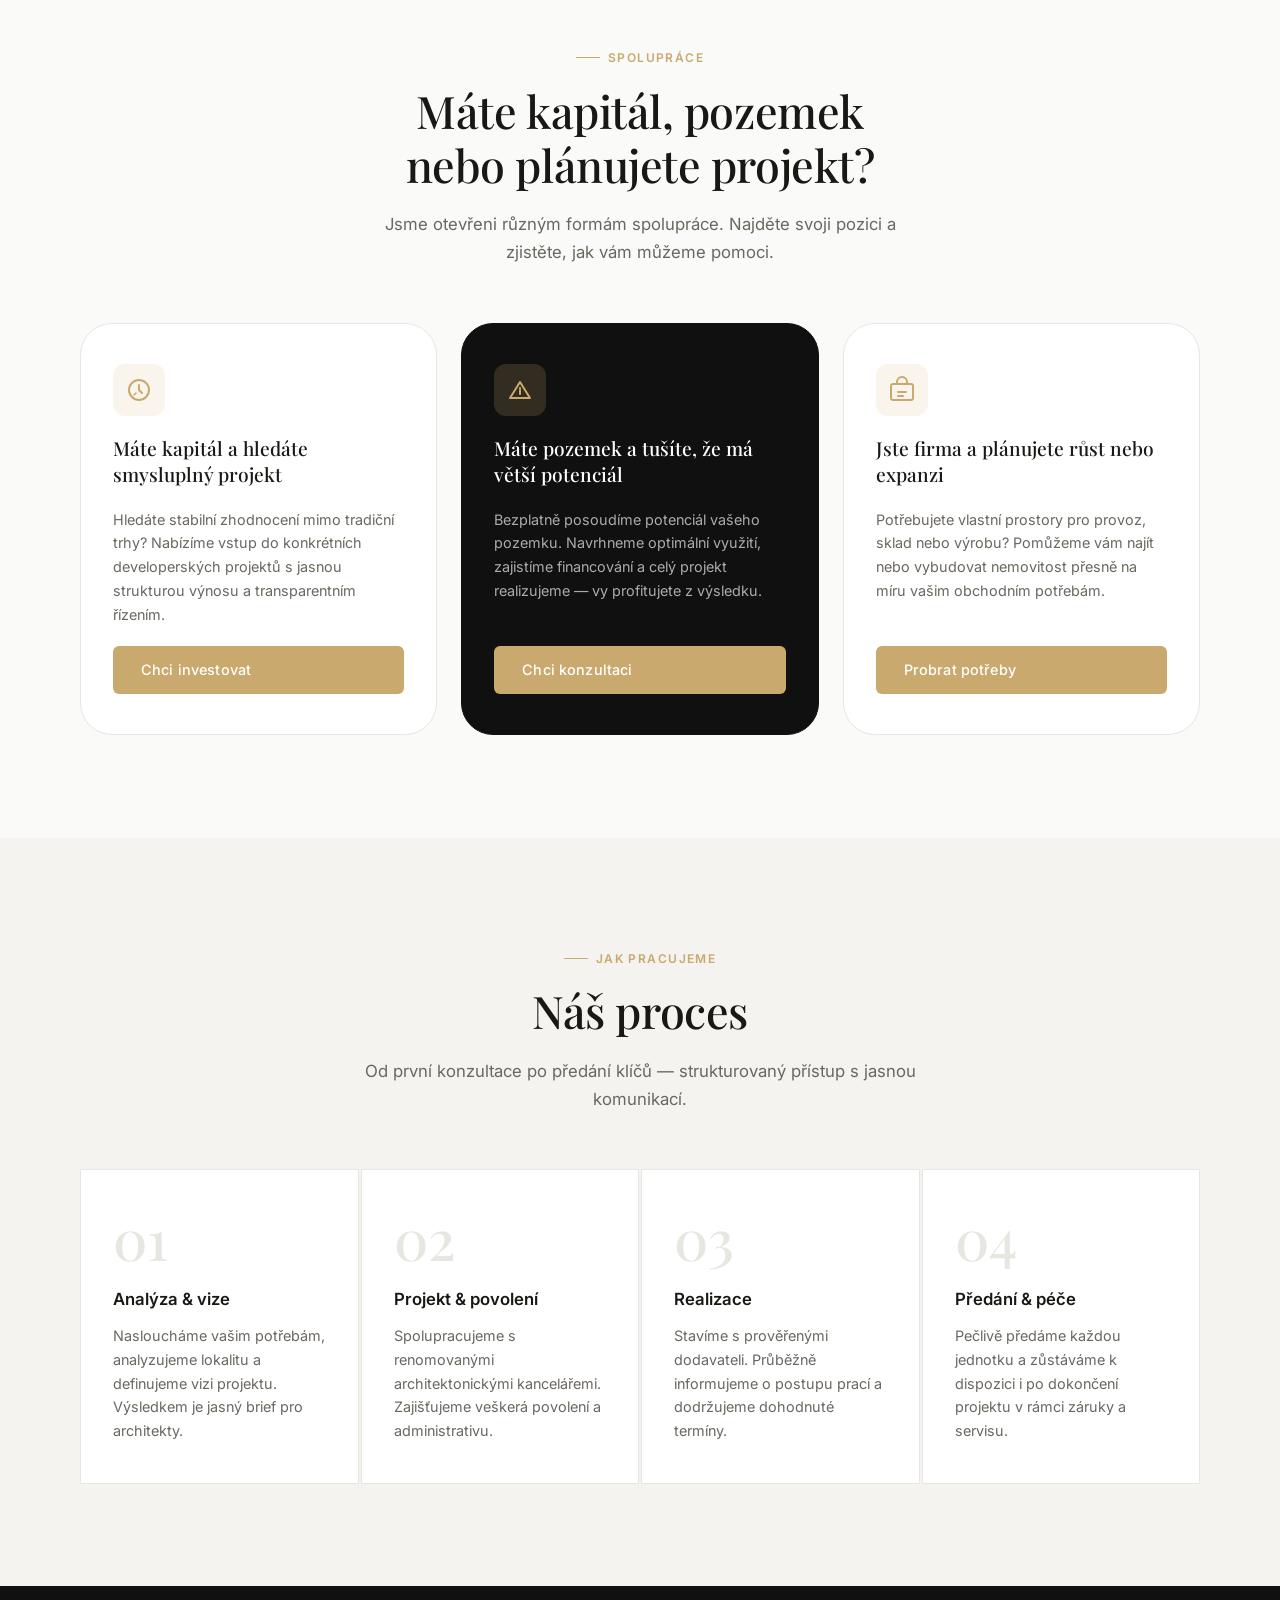
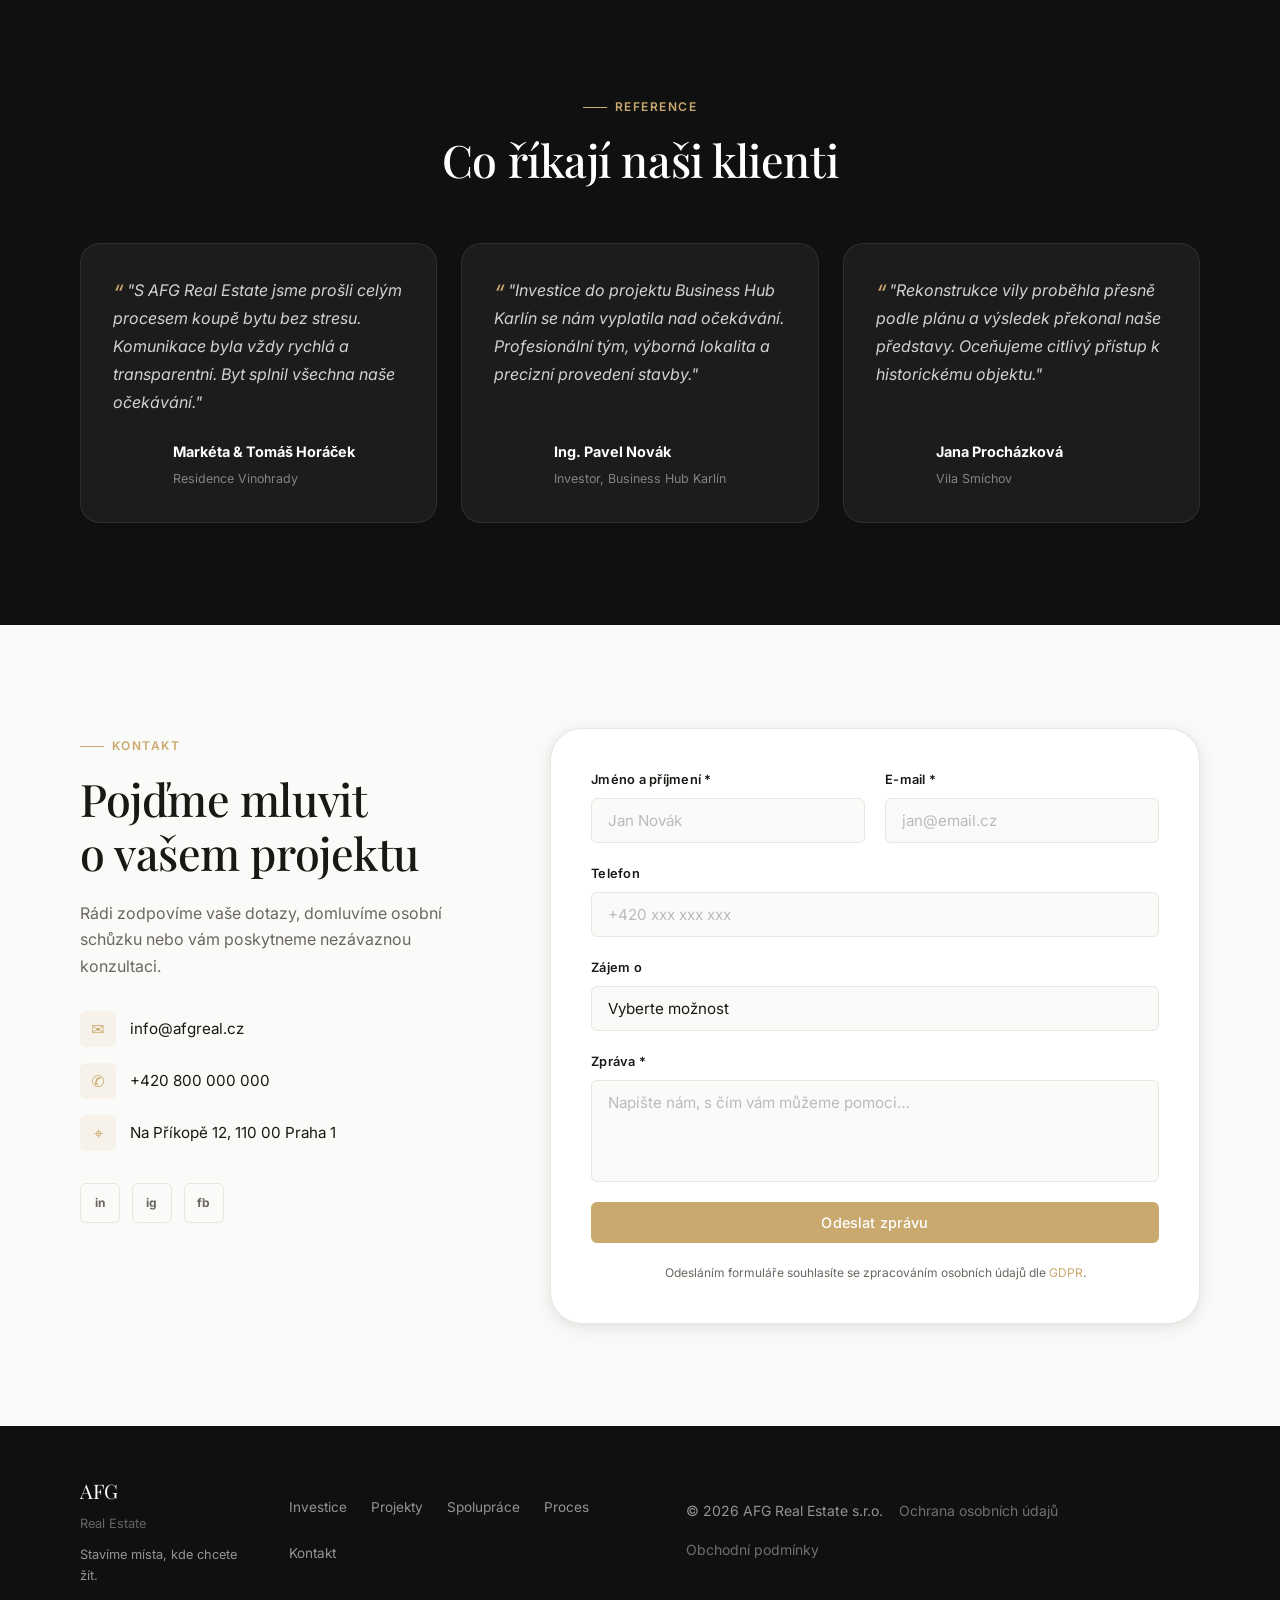
==== commit e8ead22b: "feat: change focus areas to image tiles layout Replace list-style focus cards with photo tiles match" ====
--- a/index.html
+++ b/index.html
@@ -138,46 +138,51 @@
         <p class="section__intro reveal">Pokrýváme celé spektrum realitního developmentu — od bydlení přes průmysl až po brownfieldy.</p>
       </div>
       <div class="focus__grid">
-        <div class="focus-card reveal">
-          <span class="focus-card__num">01</span>
+        <article class="focus-card reveal">
+          <div class="focus-card__img focus-card__img--1"></div>
           <div class="focus-card__body">
+            <span class="focus-card__num">01</span>
             <h3>Rezidenční development</h3>
             <p>Bytové domy, rezidenční komplexy a rodinné domy s důrazem na kvalitu života, architekturu a udržitelnost.</p>
-          </div>
-          <a href="#kontakt" class="focus-card__arrow" aria-label="Zjistit více">→</a>
-        </div>
-        <div class="focus-card reveal">
-          <span class="focus-card__num">02</span>
+            <a href="#kontakt" class="focus-card__link">Zjistit více →</a>
+          </div>
+        </article>
+        <article class="focus-card reveal">
+          <div class="focus-card__img focus-card__img--2"></div>
           <div class="focus-card__body">
+            <span class="focus-card__num">02</span>
             <h3>Průmyslové a logistické areály</h3>
             <p>Výrobní haly, logistická centra a skladové areály navržené pro efektivní provoz a dlouhodobý výnos z nájmu.</p>
-          </div>
-          <a href="#kontakt" class="focus-card__arrow" aria-label="Zjistit více">→</a>
-        </div>
-        <div class="focus-card reveal">
-          <span class="focus-card__num">03</span>
+            <a href="#kontakt" class="focus-card__link">Zjistit více →</a>
+          </div>
+        </article>
+        <article class="focus-card reveal">
+          <div class="focus-card__img focus-card__img--3"></div>
           <div class="focus-card__body">
+            <span class="focus-card__num">03</span>
             <h3>Parkovací projekty</h3>
             <p>Parkovací domy a podzemní garáže jako stabilní investice s předvídatelným cash-flow v atraktivních lokalitách.</p>
-          </div>
-          <a href="#kontakt" class="focus-card__arrow" aria-label="Zjistit více">→</a>
-        </div>
-        <div class="focus-card reveal">
-          <span class="focus-card__num">04</span>
+            <a href="#kontakt" class="focus-card__link">Zjistit více →</a>
+          </div>
+        </article>
+        <article class="focus-card reveal">
+          <div class="focus-card__img focus-card__img--4"></div>
           <div class="focus-card__body">
+            <span class="focus-card__num">04</span>
             <h3>Retail a komerční projekty</h3>
             <p>Obchodní centra, retail parky a komerční prostory s optimalizovaným tenant mixem a silnou tržní pozicí.</p>
-          </div>
-          <a href="#kontakt" class="focus-card__arrow" aria-label="Zjistit více">→</a>
-        </div>
-        <div class="focus-card reveal">
-          <span class="focus-card__num">05</span>
+            <a href="#kontakt" class="focus-card__link">Zjistit více →</a>
+          </div>
+        </article>
+        <article class="focus-card reveal">
+          <div class="focus-card__img focus-card__img--5"></div>
           <div class="focus-card__body">
+            <span class="focus-card__num">05</span>
             <h3>Development a brownfield projekty</h3>
-            <p>Revitalizace nevyužívaných průmyslových a brownfield ploch do hodnotných moderních nemovitostí s pozitivním dopadem na okolí.</p>
-          </div>
-          <a href="#kontakt" class="focus-card__arrow" aria-label="Zjistit více">→</a>
-        </div>
+            <p>Revitalizace nevyužívaných ploch do hodnotných moderních nemovitostí s pozitivním dopadem na okolí.</p>
+            <a href="#kontakt" class="focus-card__link">Zjistit více →</a>
+          </div>
+        </article>
       </div>
     </div>
   </section>
--- a/style.css
+++ b/style.css
@@ -505,75 +505,85 @@
    FOCUS CARDS (sekce 3 — specializace)
    ========================================== */
 .focus__grid {
-  display: flex;
-  flex-direction: column;
-  gap: 0;
-  border: 1px solid var(--c-border);
+  display: grid;
+  grid-template-columns: repeat(auto-fill, minmax(min(100%, 300px), 1fr));
+  gap: 1.5rem;
+}
+@media (min-width: 900px) {
+  .focus__grid {
+    grid-template-columns: repeat(3, 1fr);
+  }
+  .focus-card:nth-child(4) { grid-column: 1 / span 2; }
+  .focus-card:nth-child(5) { grid-column: 3; }
+}
+
+.focus-card {
+  background: var(--c-surface);
   border-radius: var(--radius-lg);
   overflow: hidden;
-}
-
-.focus-card {
-  display: grid;
-  grid-template-columns: 3rem 1fr auto;
-  align-items: center;
-  gap: 1.5rem;
-  padding: 1.75rem 2rem;
-  border-bottom: 1px solid var(--c-border);
-  background: var(--c-surface);
-  transition: background var(--transition);
-}
-.focus-card:last-child { border-bottom: none; }
-.focus-card:hover { background: #F7F5F0; }
+  box-shadow: var(--shadow-sm);
+  display: flex;
+  flex-direction: column;
+  transition: transform var(--transition), box-shadow var(--transition);
+}
+.focus-card:hover {
+  transform: translateY(-4px);
+  box-shadow: var(--shadow-md);
+}
+
+.focus-card__img {
+  height: 210px;
+  background-size: cover;
+  background-position: center;
+  transition: transform .6s cubic-bezier(.4,0,.2,1);
+}
+.focus-card:hover .focus-card__img { transform: scale(1.05); }
+
+.focus-card__img--1 { background-image: url("https://images.unsplash.com/photo-1560448204-e02f11c3d0e2?w=800&auto=format&fit=crop&q=80"); }
+.focus-card__img--2 { background-image: url("https://images.unsplash.com/photo-1586528116311-ad8dd3c8310d?w=800&auto=format&fit=crop&q=80"); }
+.focus-card__img--3 { background-image: url("https://images.unsplash.com/photo-1506521781263-d8422e82f27a?w=800&auto=format&fit=crop&q=80"); }
+.focus-card__img--4 { background-image: url("https://images.unsplash.com/photo-1555636222-cae831e670b3?w=800&auto=format&fit=crop&q=80"); }
+.focus-card__img--5 { background-image: url("https://images.unsplash.com/photo-1504307651254-35680f356dfd?w=800&auto=format&fit=crop&q=80"); }
+
+.focus-card__body {
+  padding: 1.5rem;
+  display: flex;
+  flex-direction: column;
+  gap: .5rem;
+  flex: 1;
+}
 
 .focus-card__num {
+  font-size: .7rem;
+  font-weight: 600;
+  letter-spacing: .1em;
+  text-transform: uppercase;
+  color: var(--c-accent);
+}
+
+.focus-card__body h3 {
   font-family: var(--font-serif);
-  font-size: 1.1rem;
-  color: var(--c-accent);
+  font-size: 1.2rem;
   font-weight: 500;
-  flex-shrink: 0;
-  line-height: 1;
-}
-
-.focus-card__body h3 {
-  font-size: 1.05rem;
-  font-weight: 600;
-  margin-bottom: .35rem;
   line-height: 1.3;
 }
+
 .focus-card__body p {
   font-size: .875rem;
   color: var(--c-muted);
-  line-height: 1.6;
-}
-
-.focus-card__arrow {
-  width: 40px;
-  height: 40px;
-  border-radius: 50%;
-  border: 1.5px solid var(--c-border);
-  display: flex;
-  align-items: center;
-  justify-content: center;
-  color: var(--c-muted);
-  font-size: 1rem;
-  flex-shrink: 0;
-  transition: all var(--transition);
-}
-.focus-card:hover .focus-card__arrow {
-  border-color: var(--c-accent);
+  line-height: 1.65;
+  flex: 1;
+}
+
+.focus-card__link {
+  font-size: .85rem;
+  font-weight: 600;
   color: var(--c-accent);
-  background: rgba(201,169,110,.08);
-}
-
-@media (max-width: 600px) {
-  .focus-card {
-    grid-template-columns: 2.5rem 1fr;
-    gap: 1rem;
-    padding: 1.25rem 1.25rem;
-  }
-  .focus-card__arrow { display: none; }
-}
+  margin-top: .25rem;
+  align-self: flex-start;
+  transition: letter-spacing var(--transition);
+}
+.focus-card__link:hover { letter-spacing: .03em; }
 
 /* ==========================================
    CTA CARDS (sekce 4 — spolupráce)
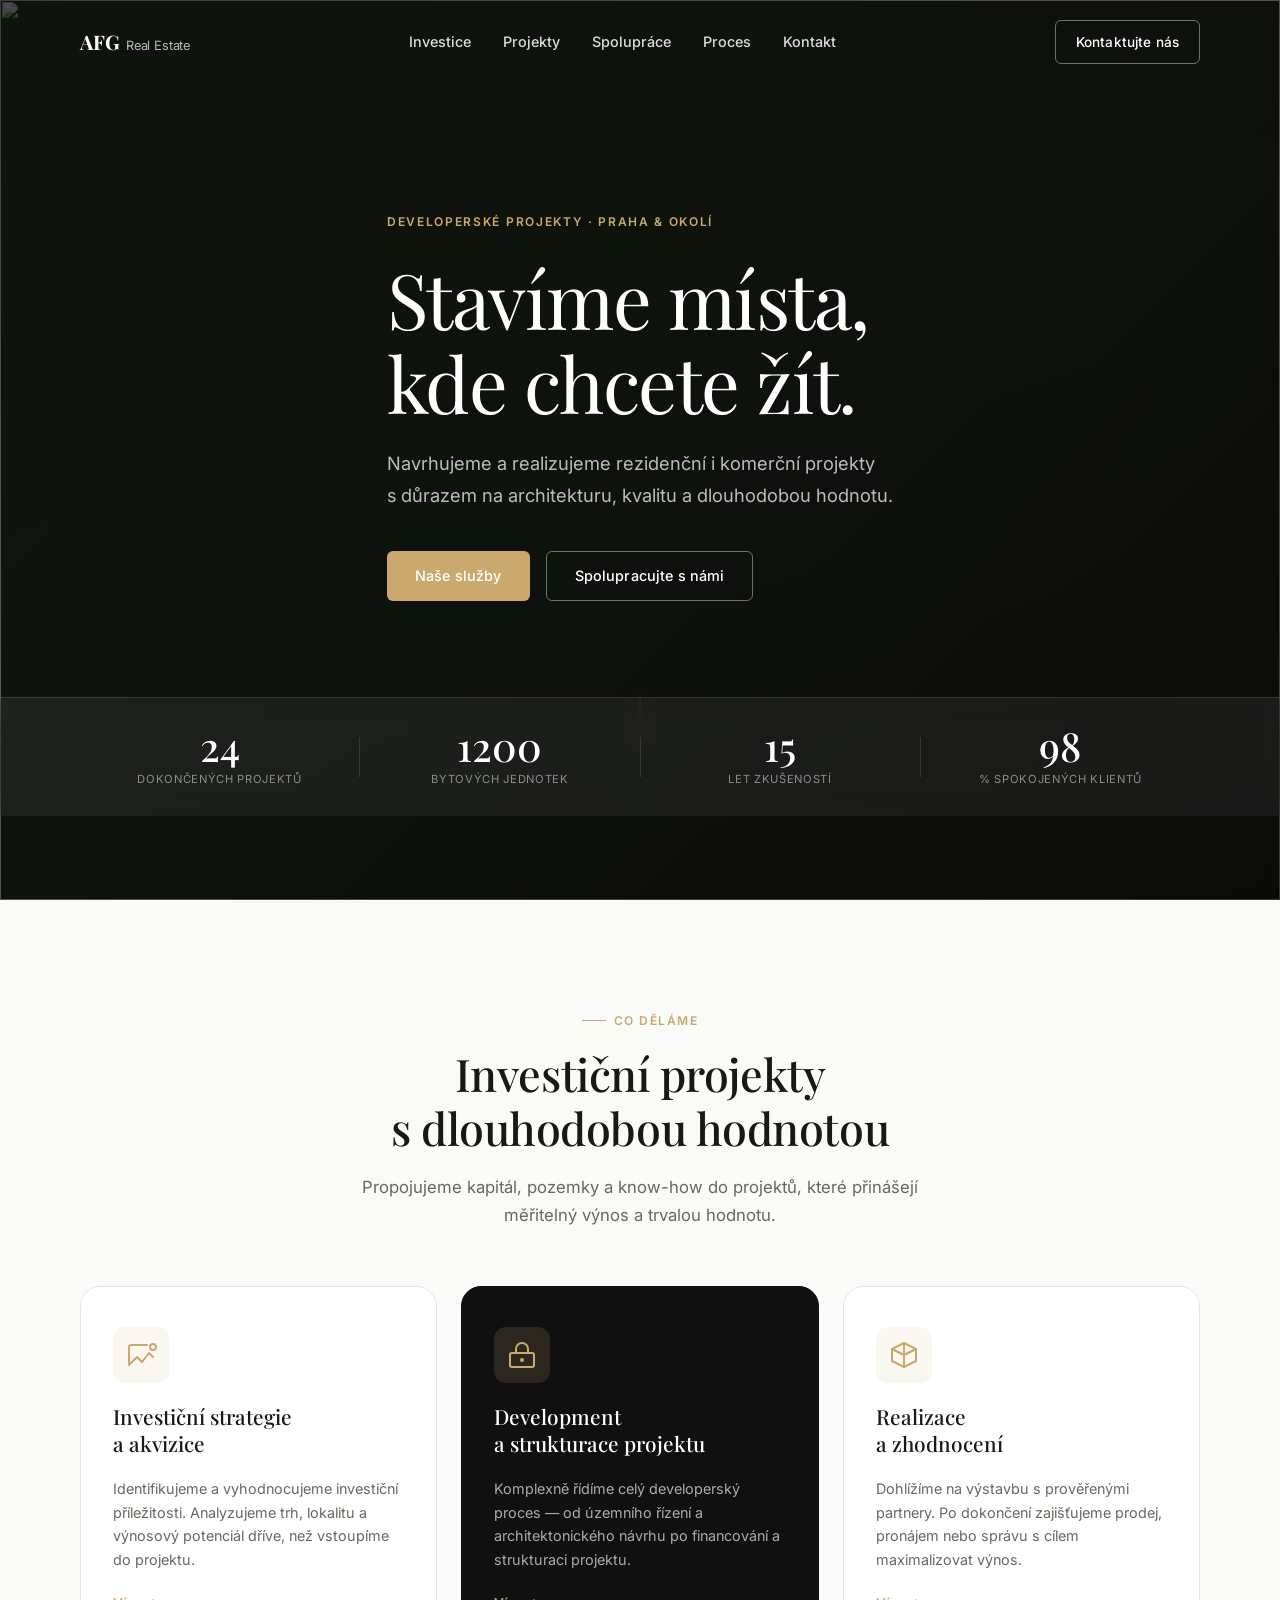
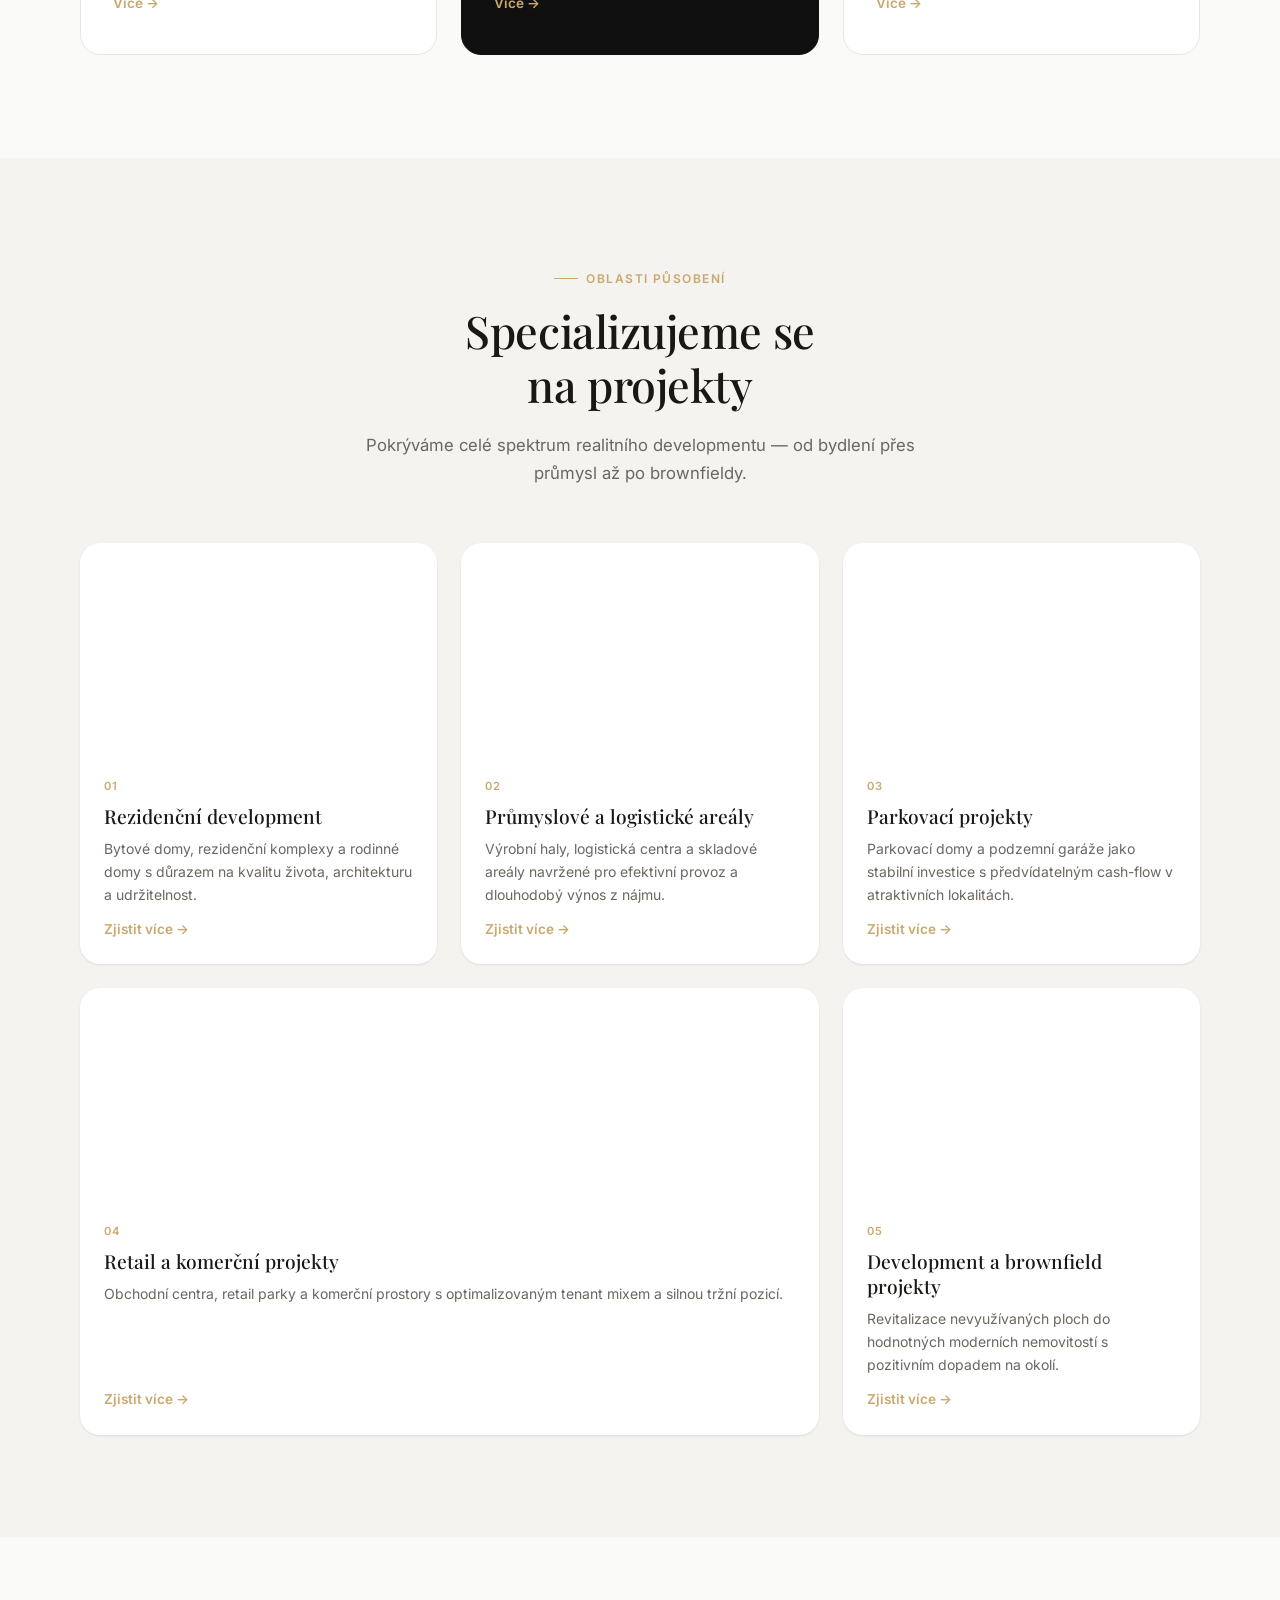
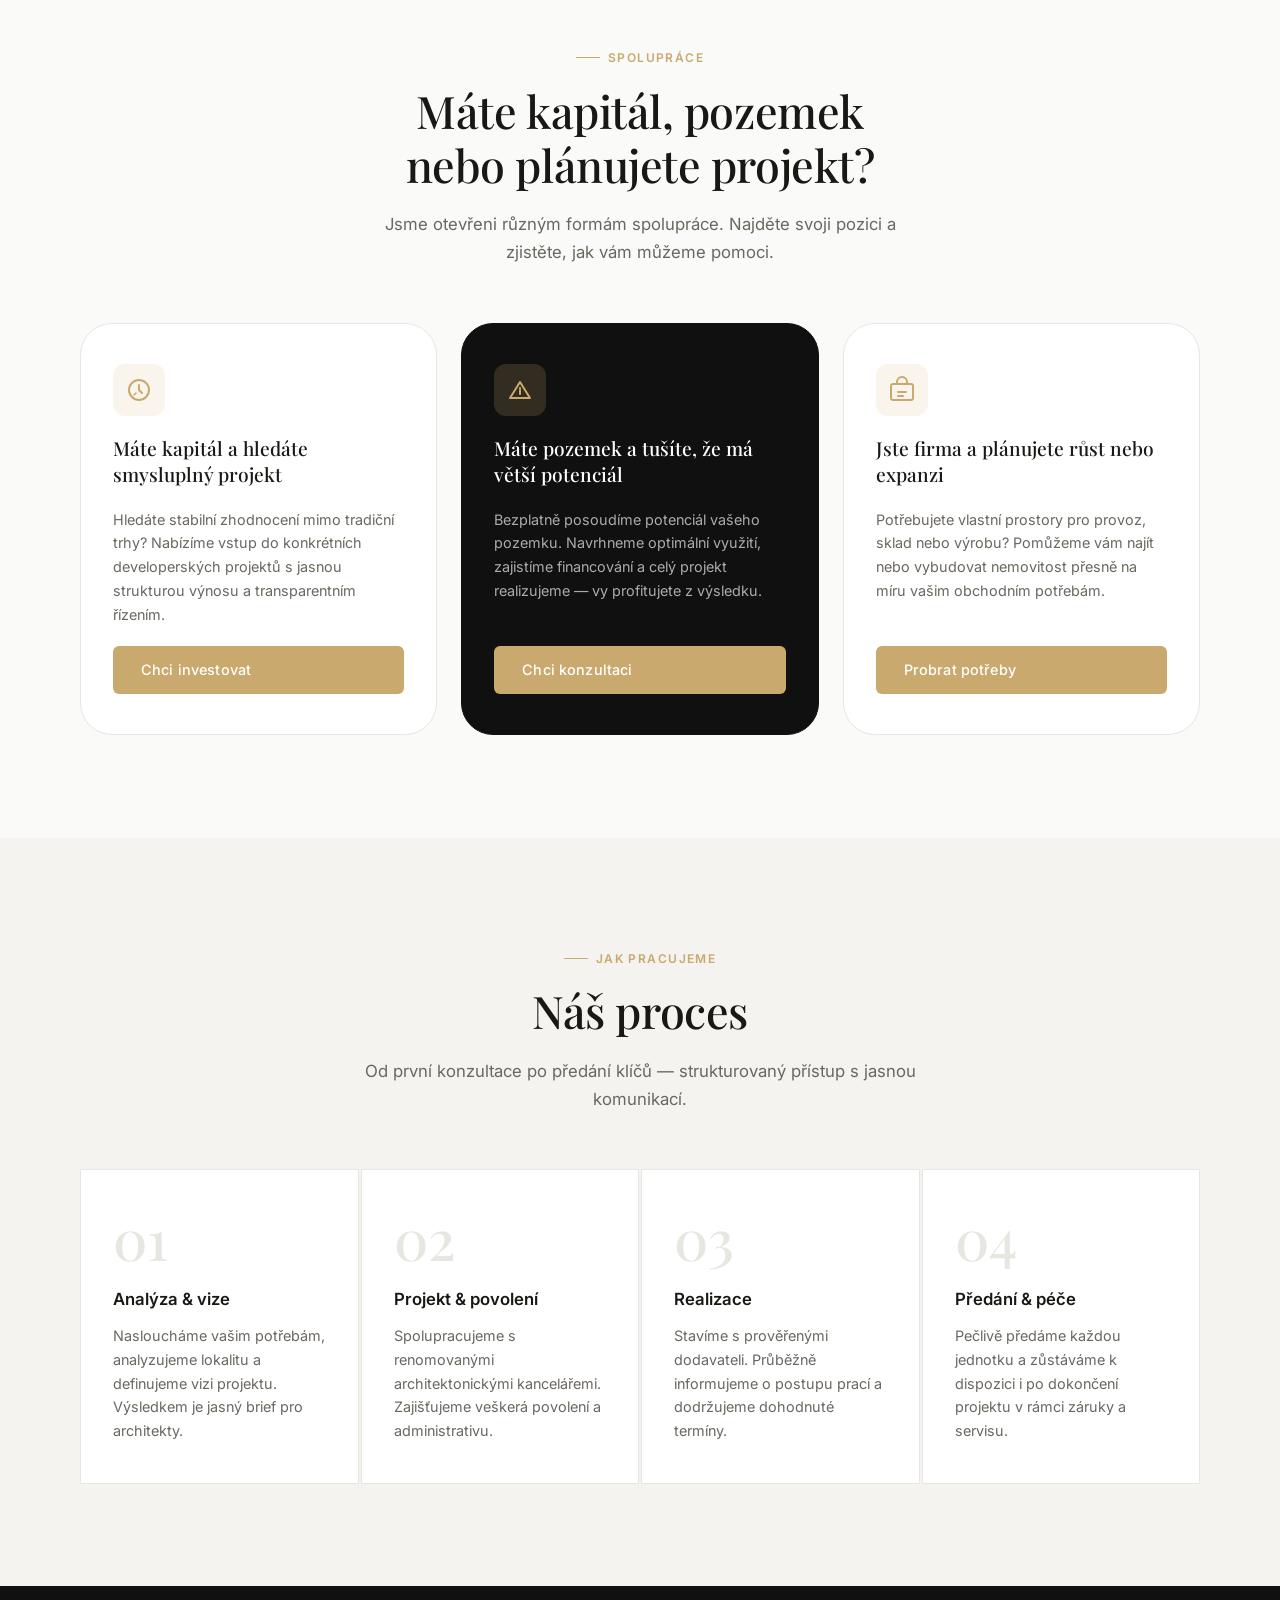
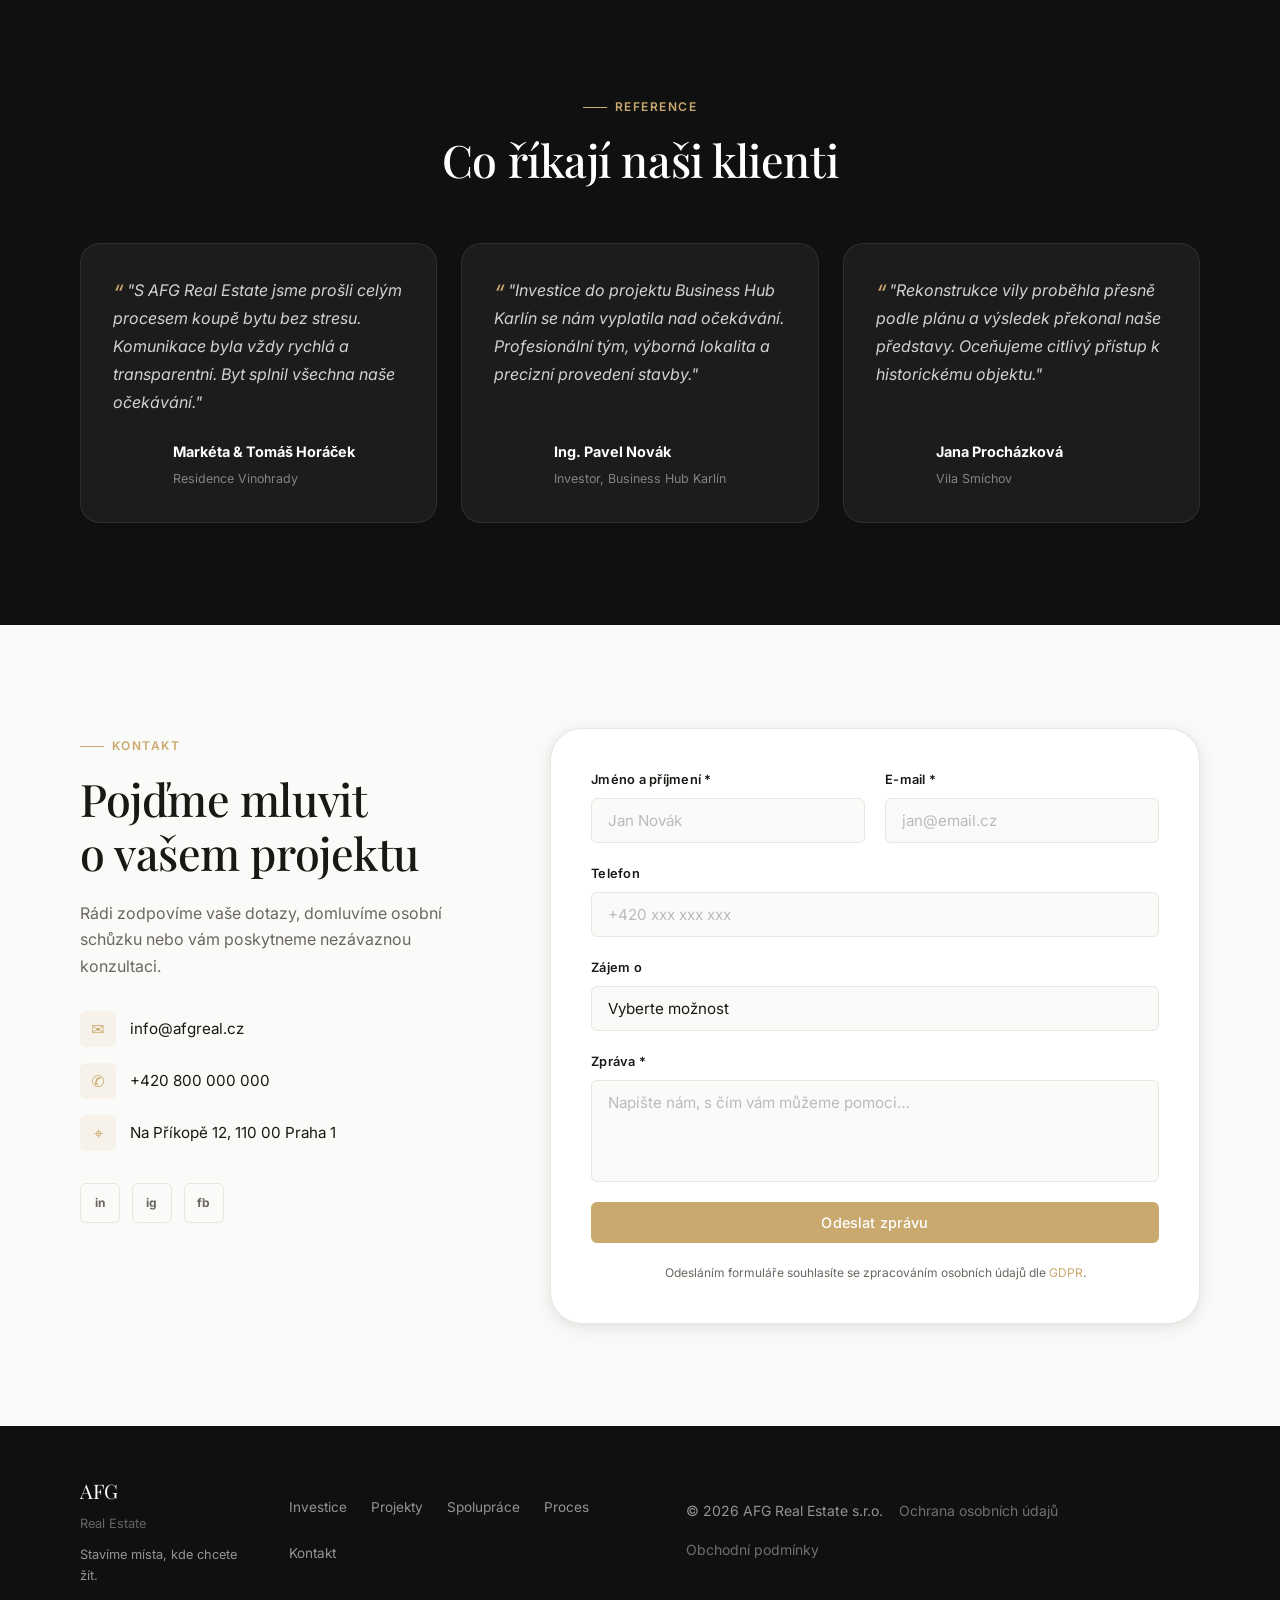
==== commit 2e478d6b: "fix: replace CSS background-image with <img> + object-fit for hero banner Using background-image for" ====
--- a/index.html
+++ b/index.html
@@ -36,6 +36,14 @@
   <!-- HERO -->
   <section class="hero" id="hero">
     <div class="hero__bg">
+      <img
+        src="https://images.unsplash.com/photo-1545324418-cc1a3fa10c00?w=1800&auto=format&fit=crop&q=80"
+        alt=""
+        class="hero__bg-img"
+        fetchpriority="high"
+        loading="eager"
+        decoding="async"
+      />
       <div class="hero__overlay"></div>
     </div>
     <div class="container hero__content">
--- a/style.css
+++ b/style.css
@@ -289,14 +289,15 @@
 .hero__bg {
   position: absolute;
   inset: 0;
-  background:
-    linear-gradient(135deg, #1a2a1a 0%, #0d0d0d 100%);
-  background-image:
-    url("https://images.unsplash.com/photo-1545324418-cc1a3fa10c00?w=1800&auto=format&fit=crop&q=80"),
-    linear-gradient(135deg, #1a2a1a 0%, #0d0d0d 100%);
-  background-size: cover;
-  background-position: center 40%;
-  background-blend-mode: normal;
+  background: linear-gradient(135deg, #1a2a1a 0%, #0d0d0d 100%);
+}
+.hero__bg-img {
+  position: absolute;
+  inset: 0;
+  width: 100%;
+  height: 100%;
+  object-fit: cover;
+  object-position: center 40%;
 }
 .hero__overlay {
   position: absolute;
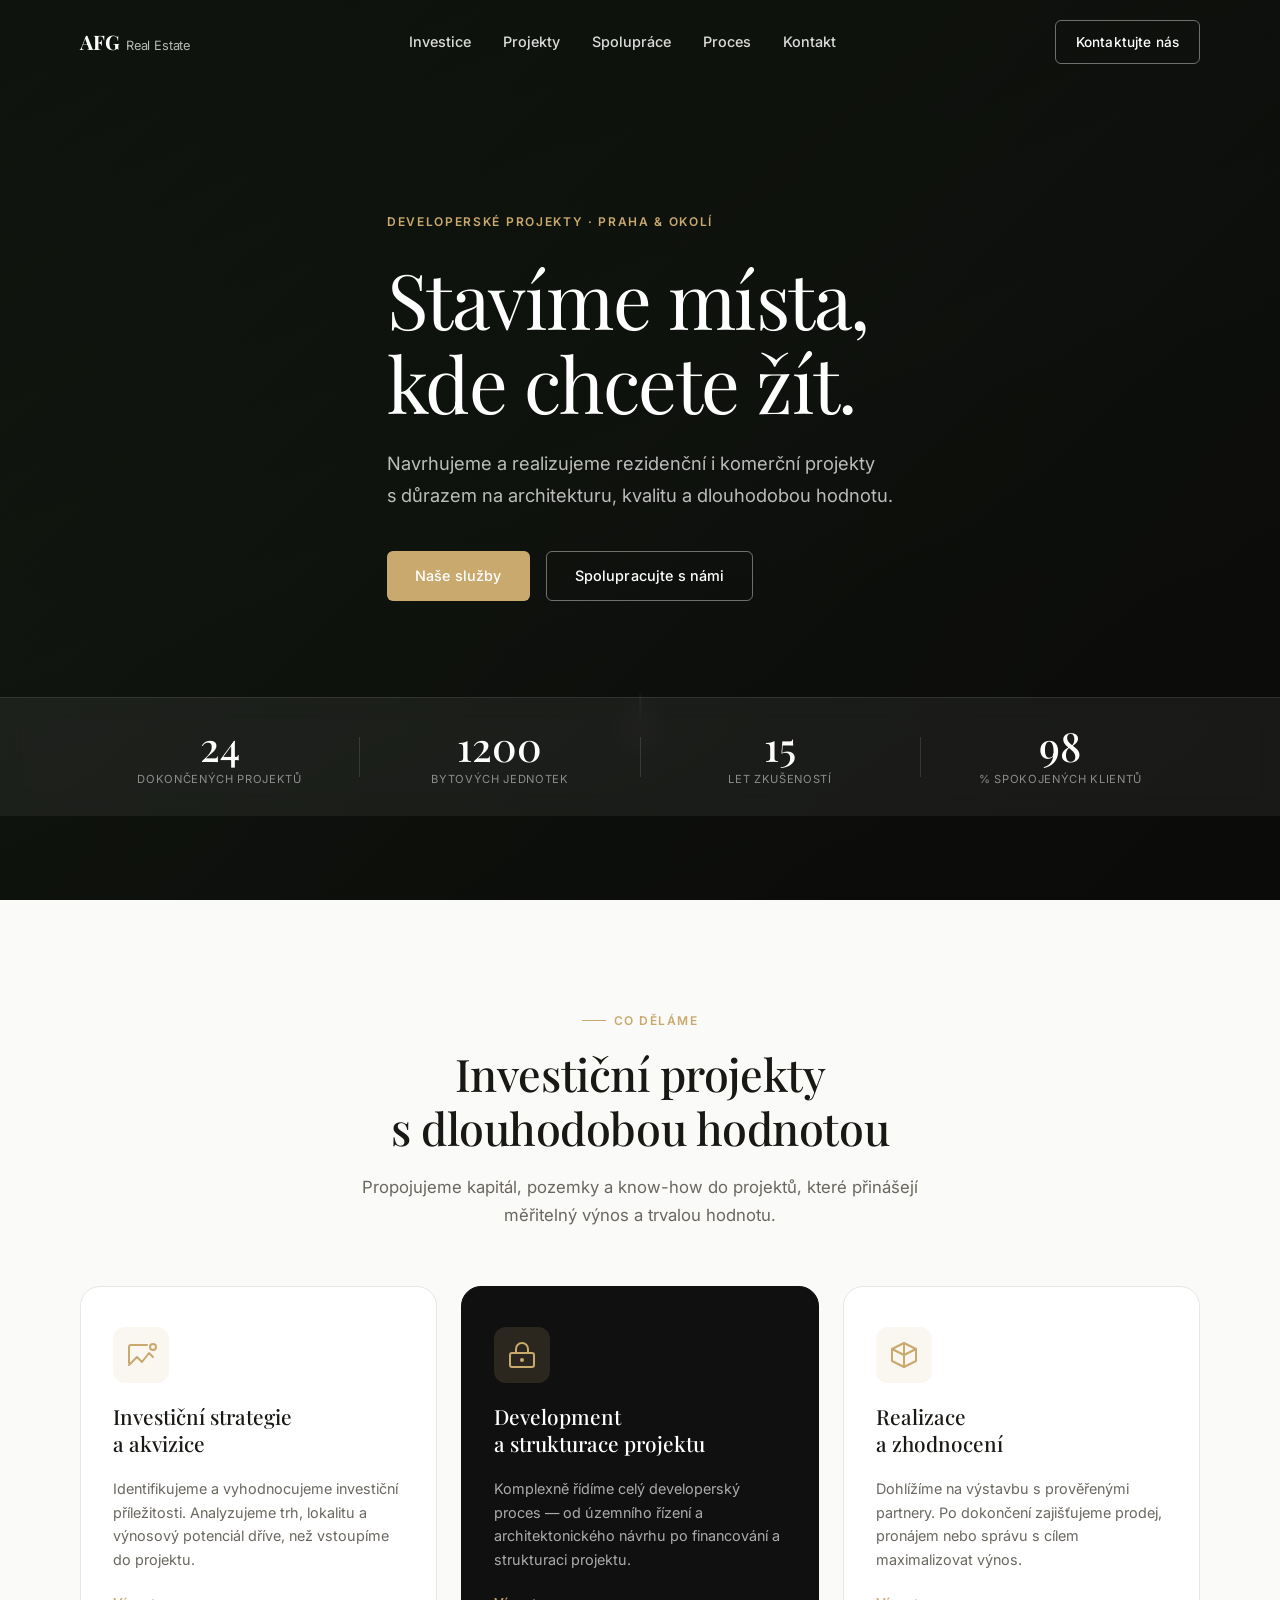
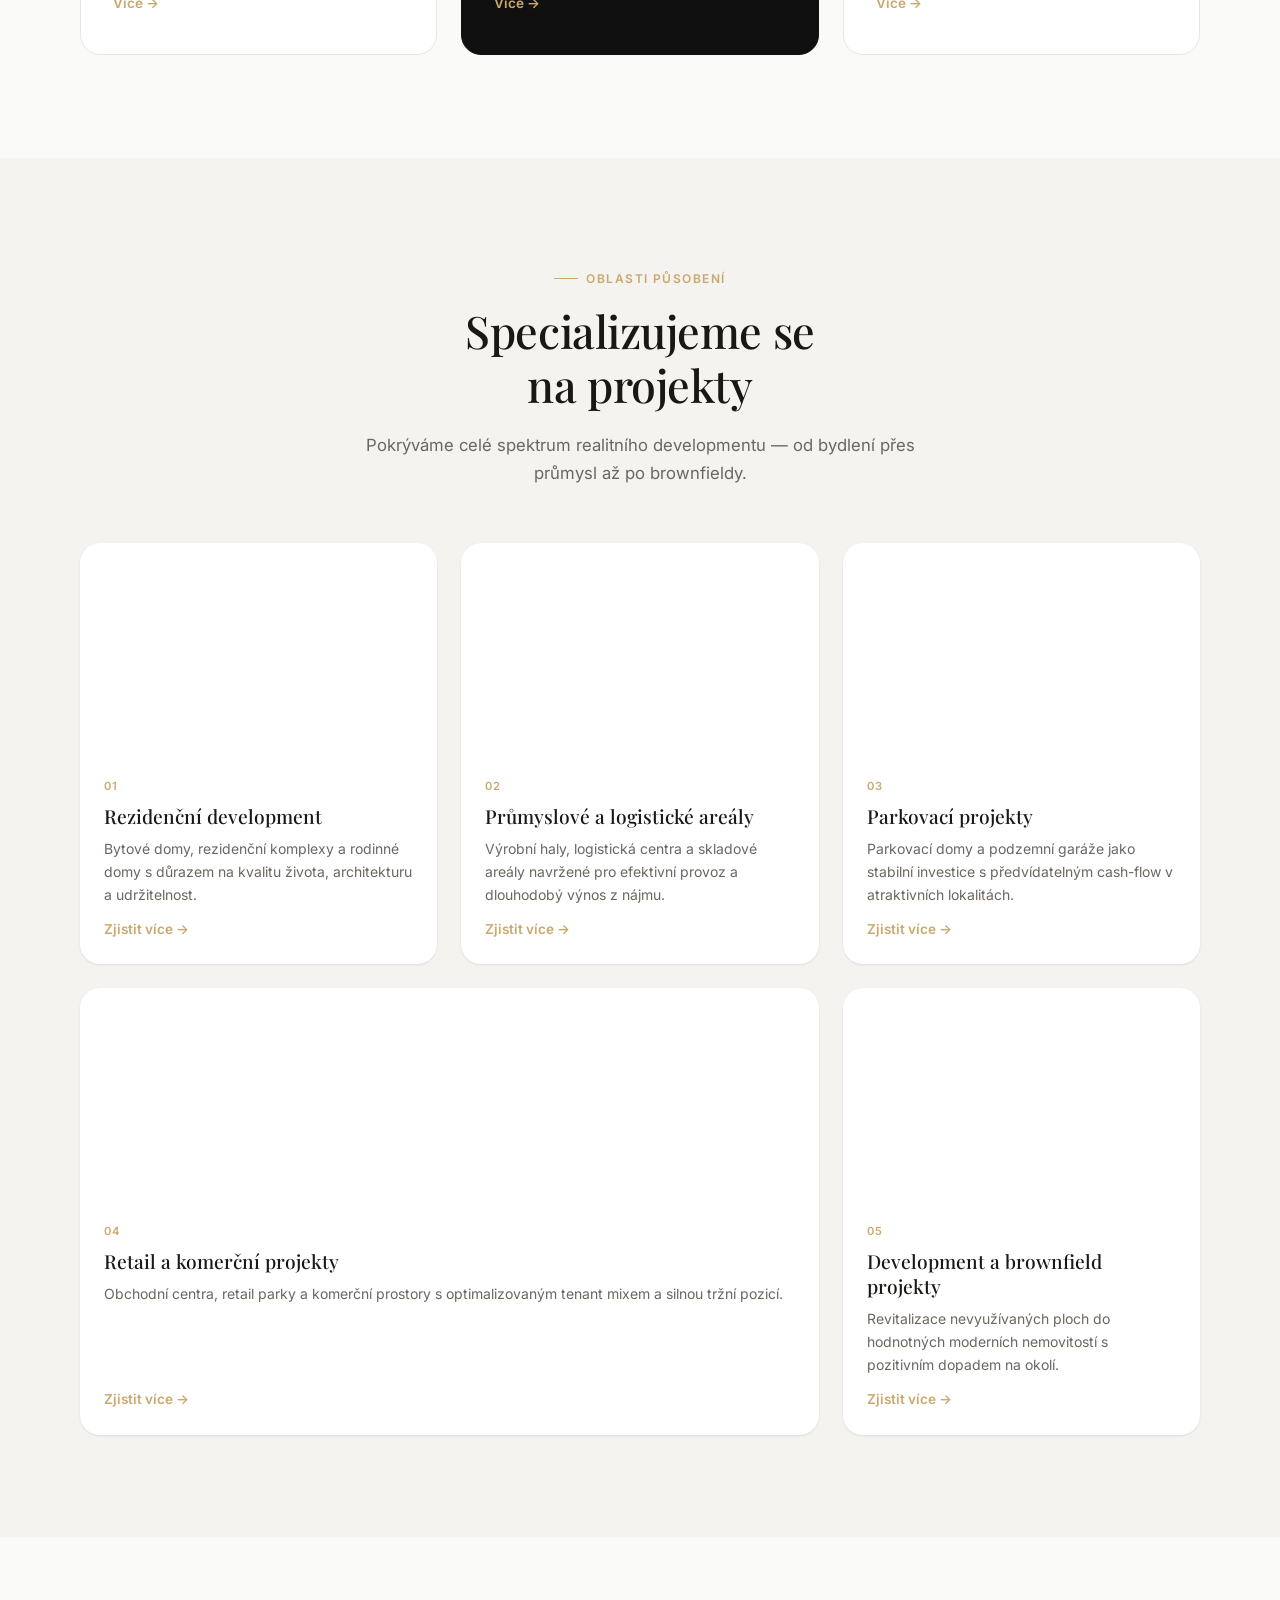
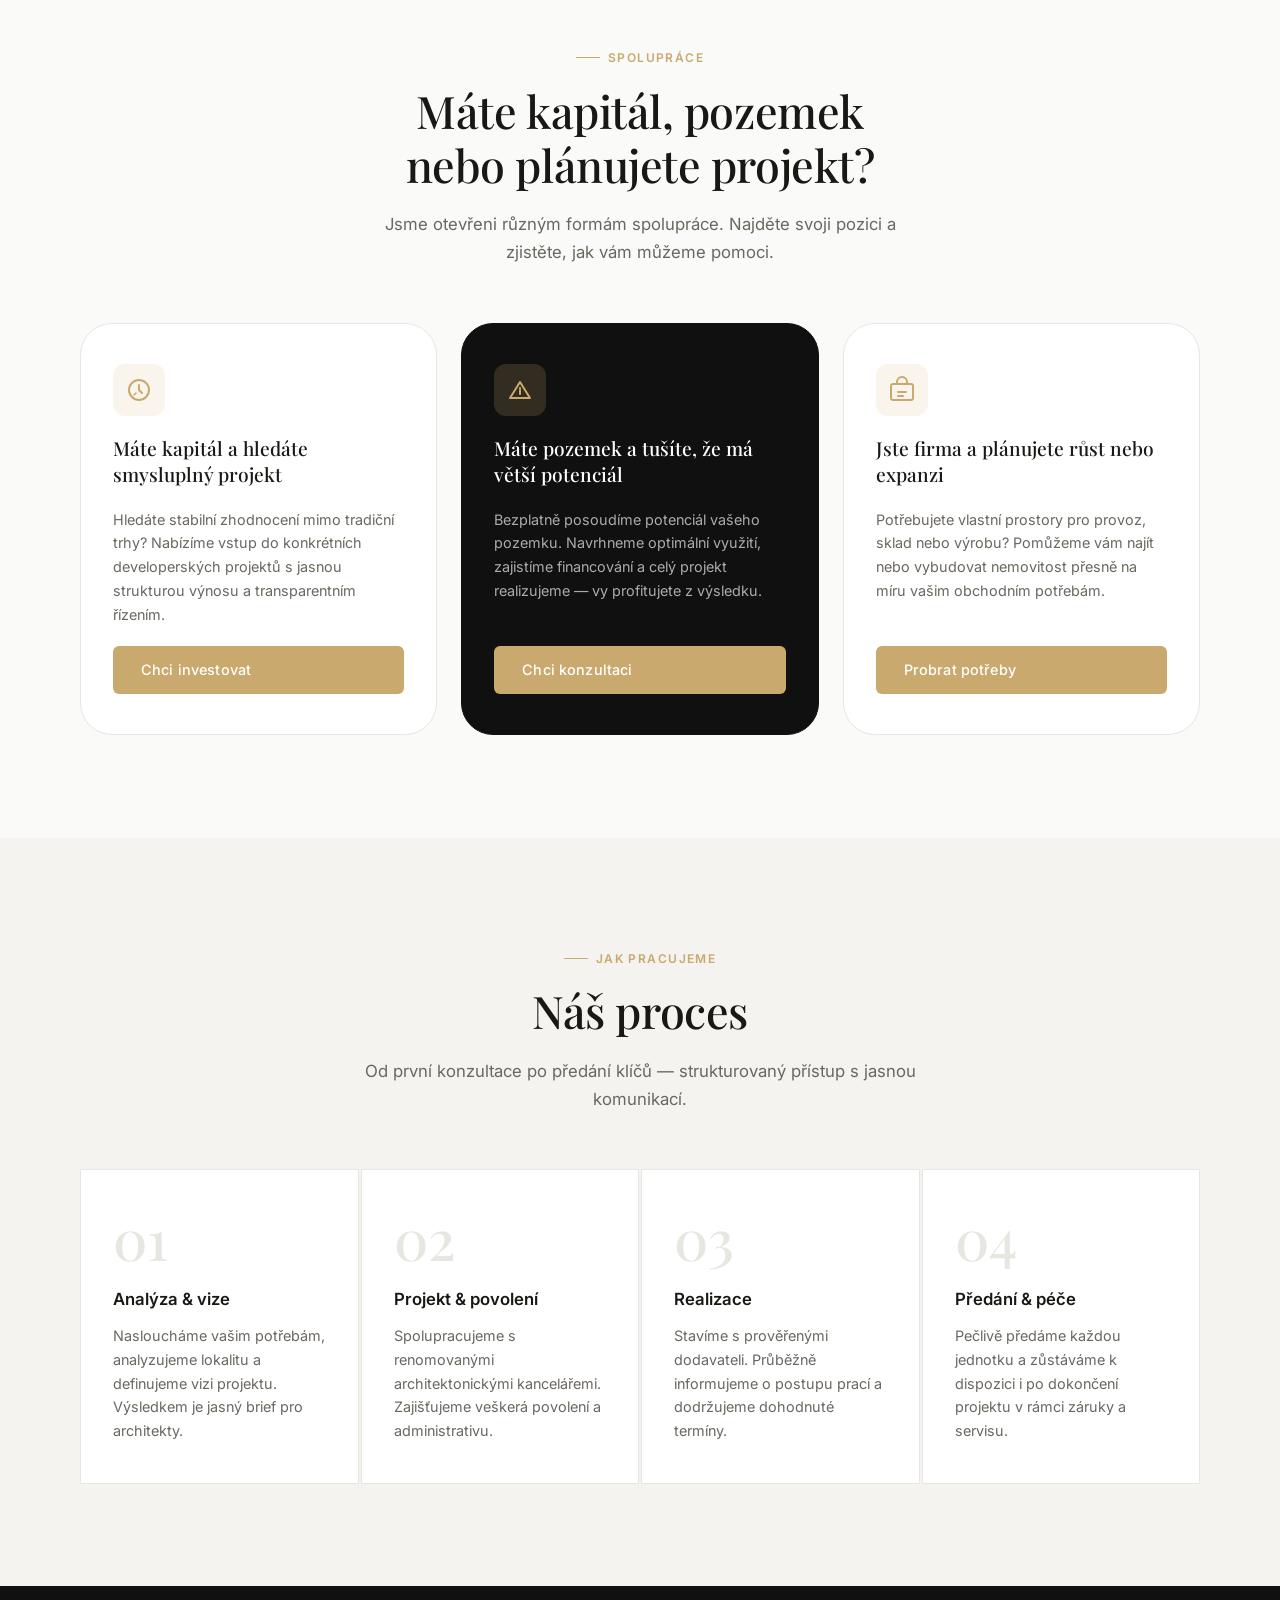
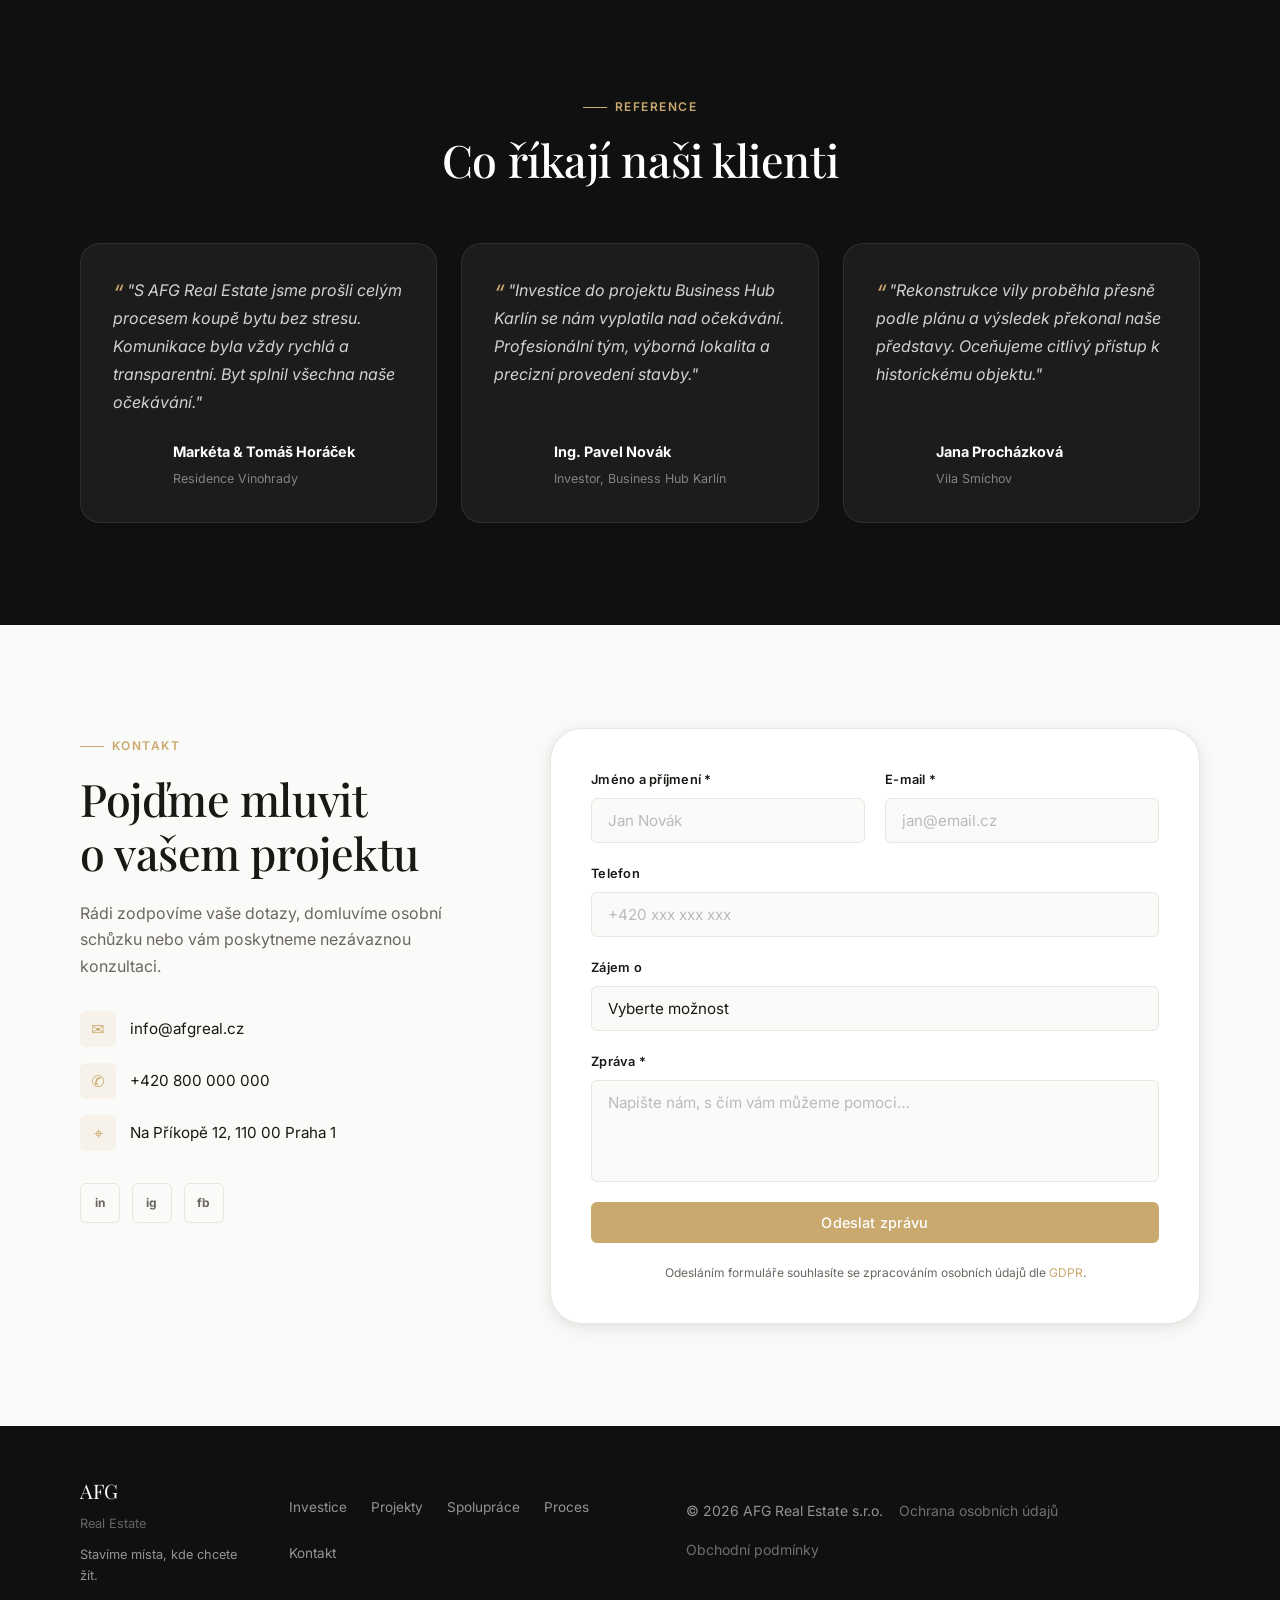
==== commit 1f98b41c: "fix: mobile menu white field — add overlay and solid nav background - Add dark semi-transparent over" ====
--- a/index.html
+++ b/index.html
@@ -31,19 +31,12 @@
         <span></span><span></span><span></span>
       </button>
     </div>
+    <div class="nav__overlay" id="navOverlay"></div>
   </header>
 
   <!-- HERO -->
   <section class="hero" id="hero">
     <div class="hero__bg">
-      <img
-        src="https://images.unsplash.com/photo-1545324418-cc1a3fa10c00?w=1800&auto=format&fit=crop&q=80"
-        alt=""
-        class="hero__bg-img"
-        fetchpriority="high"
-        loading="eager"
-        decoding="async"
-      />
       <div class="hero__overlay"></div>
     </div>
     <div class="container hero__content">
--- a/style.css
+++ b/style.css
@@ -251,20 +251,21 @@
 /* Mobile menu */
 @media (max-width: 767px) {
   .nav__cta { display: none; }
+
   .nav__links {
     display: flex;
     flex-direction: column;
     position: fixed;
     top: 0;
     right: -100%;
-    width: min(280px, 85vw);
+    width: min(300px, 85vw);
     height: 100dvh;
     background: var(--c-surface);
     padding: 5rem 2rem 2rem;
     gap: 0;
     box-shadow: var(--shadow-lg);
     transition: right var(--transition);
-    z-index: 99;
+    z-index: 200;
   }
   .nav__links.open { right: 0; }
   .nav__links a {
@@ -273,6 +274,30 @@
     border-bottom: 1px solid var(--c-border);
     font-size: 1rem;
   }
+
+  /* Overlay za menu */
+  .nav__overlay {
+    display: block;
+    position: fixed;
+    inset: 0;
+    background: rgba(0, 0, 0, 0.45);
+    z-index: 199;
+    opacity: 0;
+    pointer-events: none;
+    transition: opacity var(--transition);
+  }
+  .nav__overlay.open {
+    opacity: 1;
+    pointer-events: auto;
+  }
+
+  /* Nav header má vždy pozadí na mobilu při otevřeném menu */
+  .nav.menu-open {
+    background: rgba(255, 255, 255, 0.98);
+    backdrop-filter: blur(12px);
+  }
+  .nav.menu-open .nav__logo { color: var(--c-text); }
+  .nav.menu-open .nav__burger span { background: var(--c-text); }
 }
 
 /* ==========================================
@@ -289,15 +314,14 @@
 .hero__bg {
   position: absolute;
   inset: 0;
-  background: linear-gradient(135deg, #1a2a1a 0%, #0d0d0d 100%);
-}
-.hero__bg-img {
-  position: absolute;
-  inset: 0;
-  width: 100%;
-  height: 100%;
-  object-fit: cover;
-  object-position: center 40%;
+  background:
+    linear-gradient(135deg, #1a2a1a 0%, #0d0d0d 100%);
+  background-image:
+    url("https://images.unsplash.com/photo-1545324418-cc1a3fa10c00?w=1800&auto=format&fit=crop&q=80"),
+    linear-gradient(135deg, #1a2a1a 0%, #0d0d0d 100%);
+  background-size: cover;
+  background-position: center 40%;
+  background-blend-mode: normal;
 }
 .hero__overlay {
   position: absolute;
